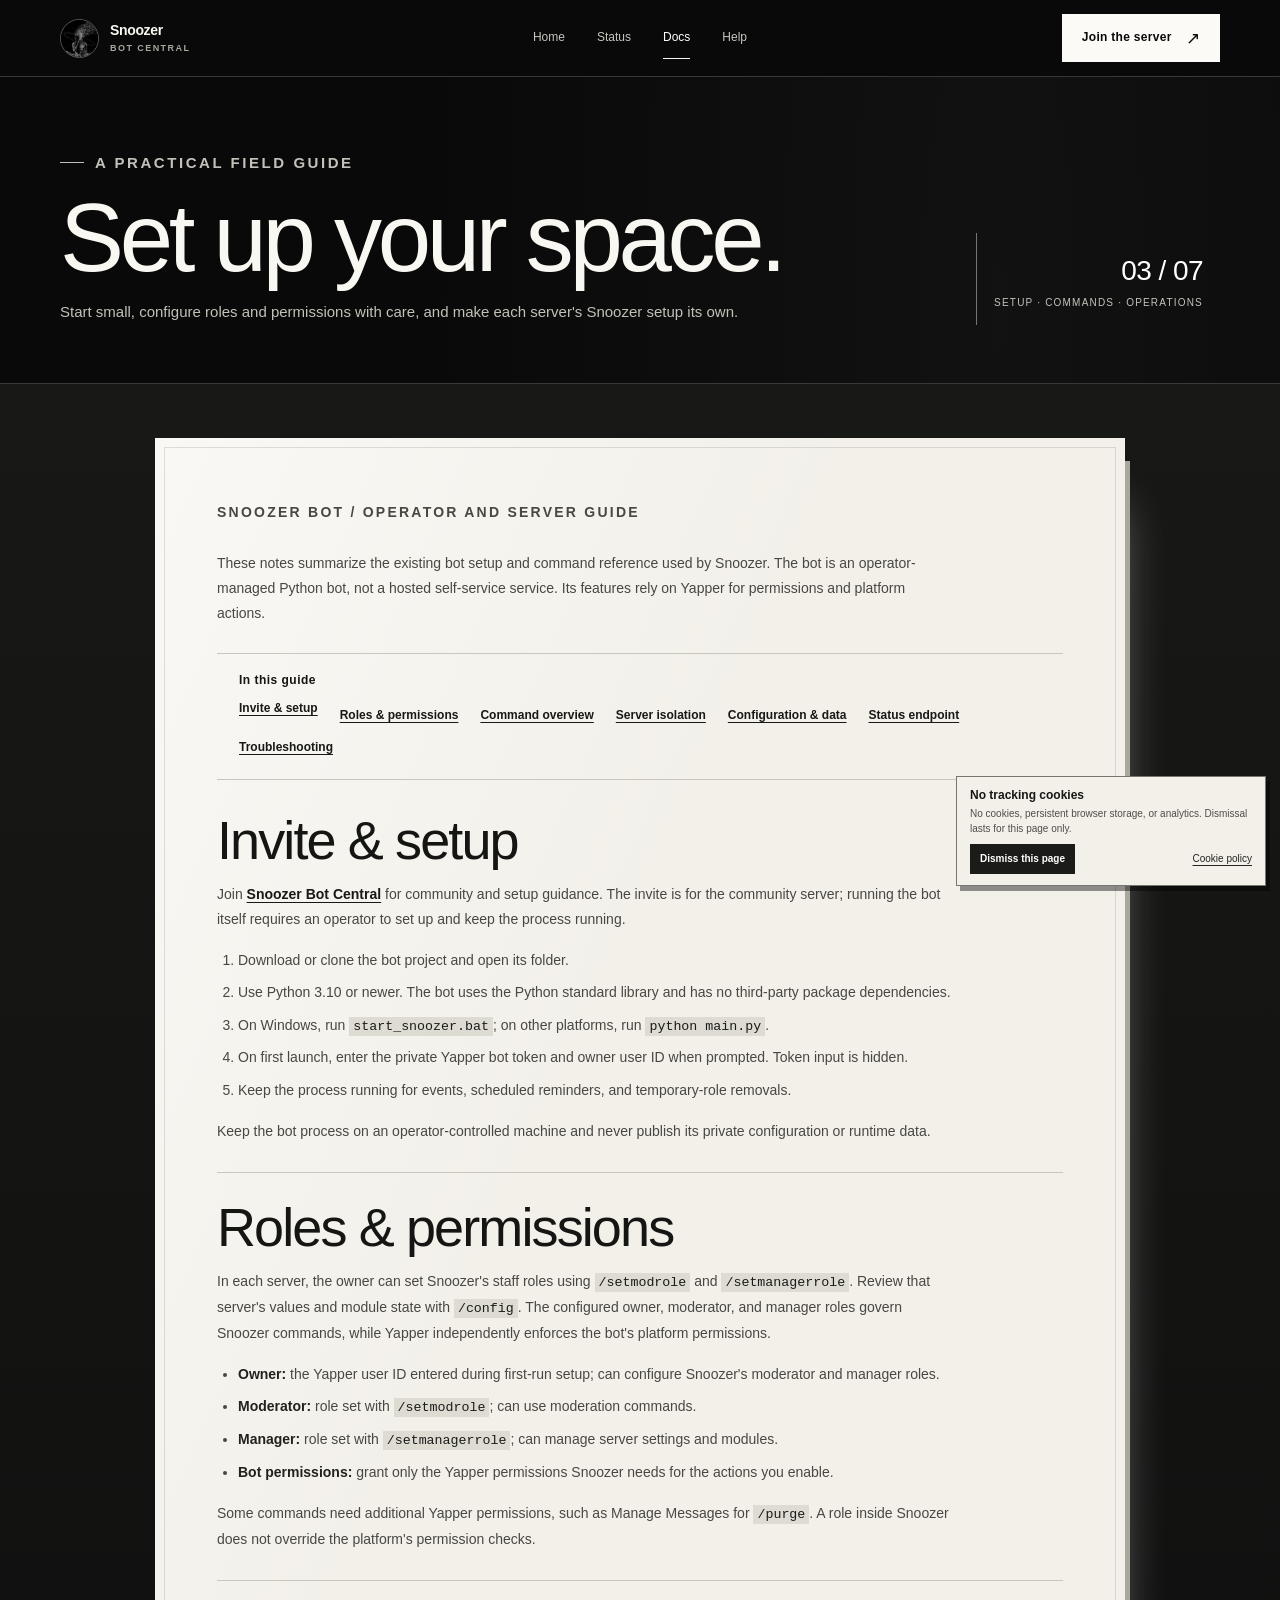
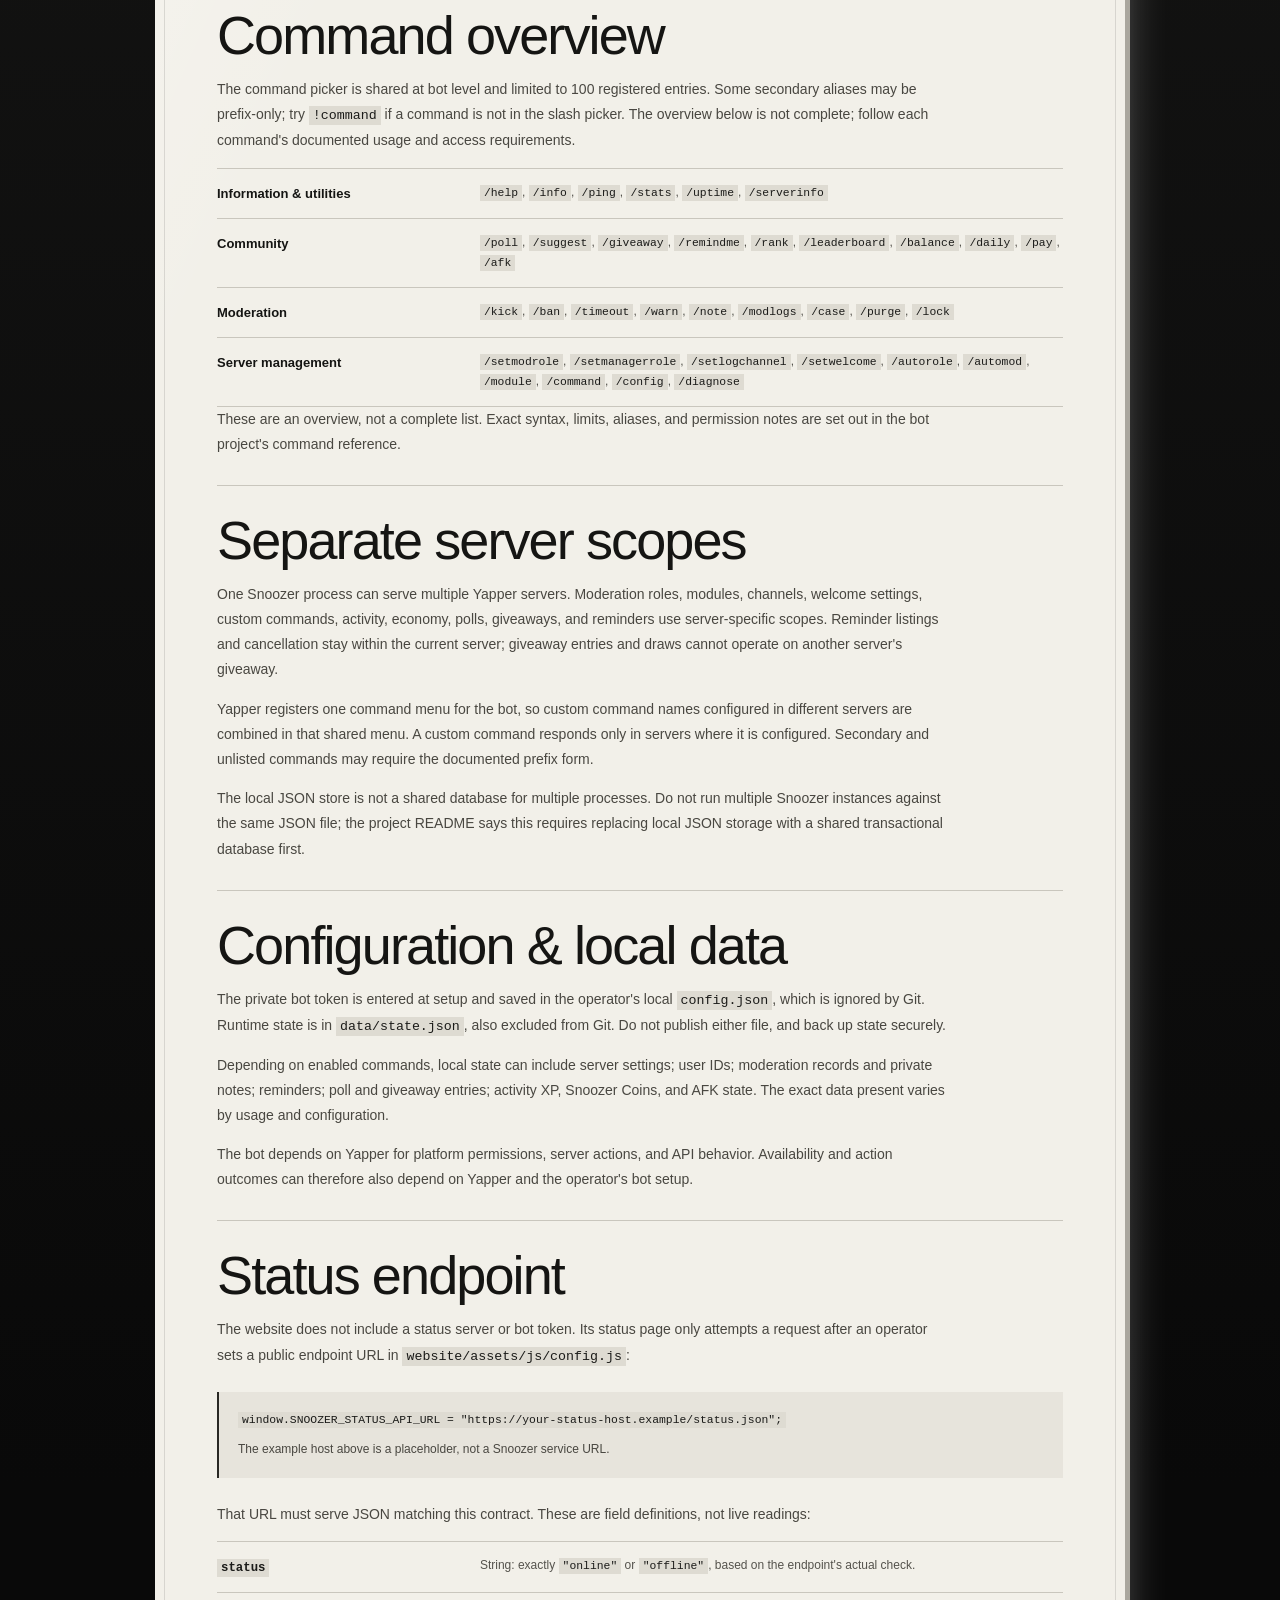
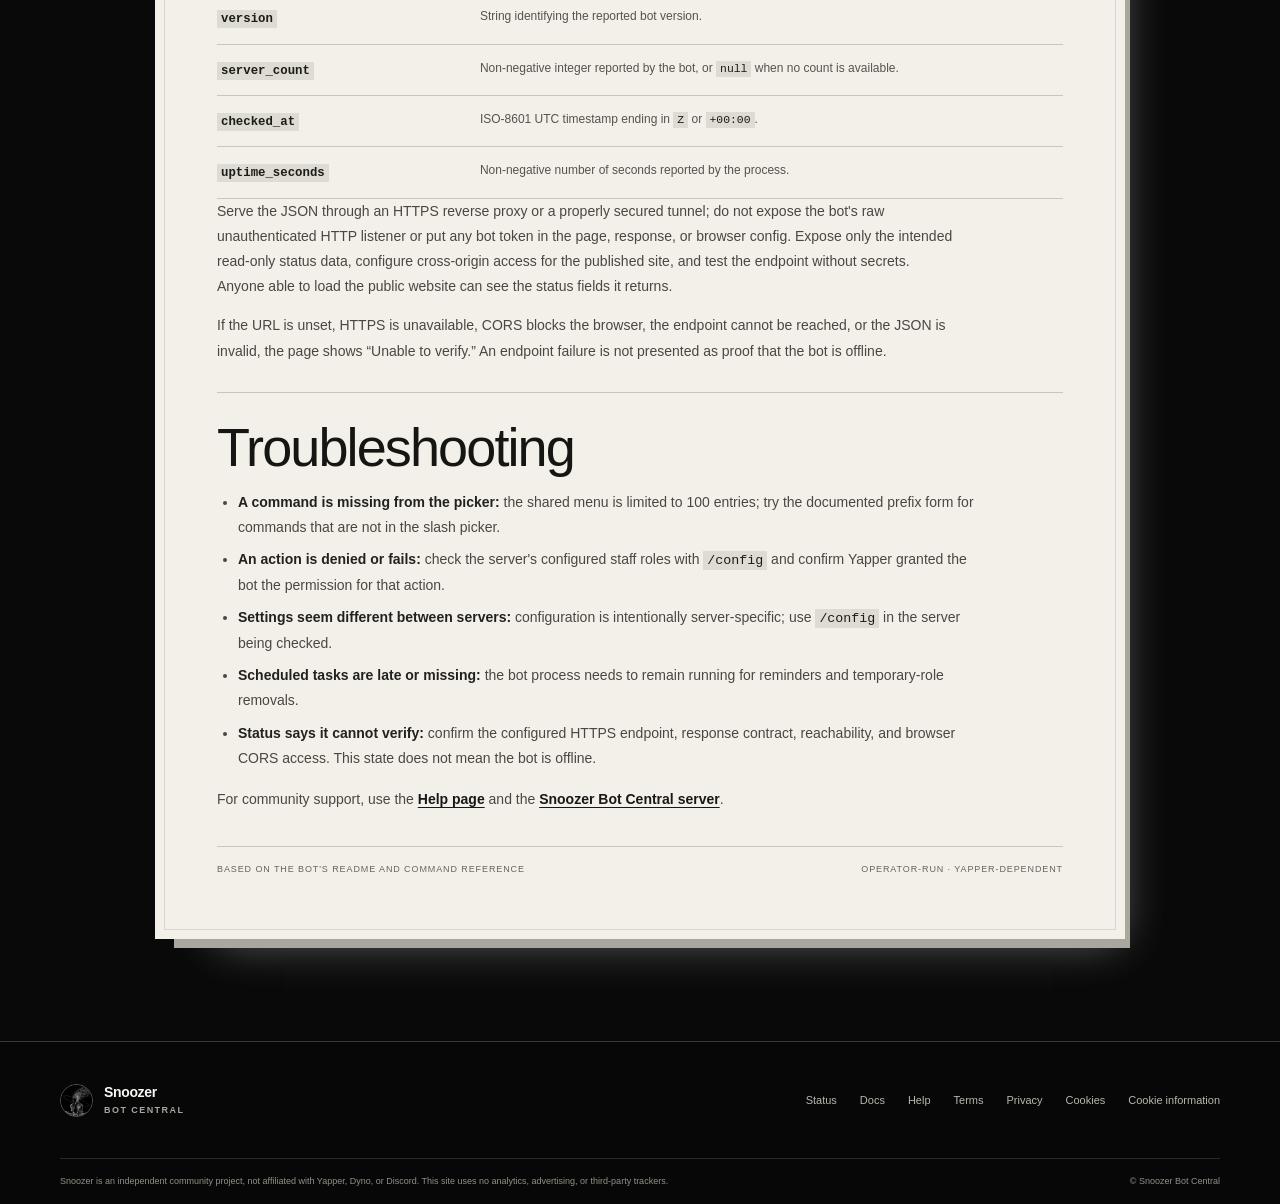
==== docs.html @ 12ff3db3 "Publish expanded Snoozer Bot Central site Co-authored-by: Copilot <223556219+Copilot@users.noreply.g" ====
<!doctype html>
<html lang="en">
<head>
  <meta charset="utf-8">
  <meta name="viewport" content="width=device-width, initial-scale=1">
  <meta name="theme-color" content="#090909">
  <meta name="description" content="Read the Snoozer Bot Central setup guide, command overview, permissions, and status endpoint notes.">
  <meta property="og:type" content="website">
  <meta property="og:title" content="Docs — Snoozer Bot Central">
  <meta property="og:description" content="Practical setup and operation notes for Snoozer Bot.">
  <meta property="og:url" content="https://truwty.github.io/Snoozer-Bot-Central/docs.html">
  <meta property="og:image" content="https://truwty.github.io/Snoozer-Bot-Central/assets/images/snoozer-banner.png">
  <link rel="canonical" href="https://truwty.github.io/Snoozer-Bot-Central/docs.html">
  <title>Docs — Snoozer Bot Central</title>
  <link rel="icon" type="image/png" href="assets/images/snoozer-central-avatar.png">
  <link rel="stylesheet" href="assets/css/site.css">
  <script src="assets/js/site.js" defer></script>
</head>
<body>
  <a class="skip-link" href="#main">Skip to content</a>
  <header class="site-header">
    <div class="wrap header-inner">
      <a class="wordmark" href="index.html" aria-label="Snoozer Bot Central home"><img src="assets/images/snoozer-central-avatar.png" alt=""><span>Snoozer<small>Bot Central</small></span></a>
      <nav class="primary-nav" aria-label="Main navigation"><a href="index.html">Home</a><a href="status.html">Status</a><a href="docs.html" aria-current="page">Docs</a><a href="help.html">Help</a></nav>
      <div class="header-action"><a class="button" href="https://yapper.website/invite/h4mQ4fJ6">Join the server <span class="arrow" aria-hidden="true">↗</span></a></div>
    </div>
  </header>
  <main id="main">
    <section class="page-intro">
      <div class="wrap page-intro-grid">
        <div><p class="eyebrow">A practical field guide</p><h1>Set up your space.</h1><p>Start small, configure roles and permissions with care, and make each server's Snoozer setup its own.</p></div>
        <div class="page-index"><strong>03 / 07</strong>Setup · Commands · Operations</div>
      </div>
    </section>
    <section class="paper-stage">
      <article class="paper-sheet">
        <p class="paper-kicker">Snoozer Bot / Operator and server guide</p>
        <p>These notes summarize the existing bot setup and command reference used by Snoozer. The bot is an operator-managed Python bot, not a hosted self-service service. Its features rely on Yapper for permissions and platform actions.</p>
        <nav class="contents-box" aria-label="On this page">
          <h3>In this guide</h3>
          <ul><li><a href="#invite">Invite &amp; setup</a></li><li><a href="#roles">Roles &amp; permissions</a></li><li><a href="#commands">Command overview</a></li><li><a href="#isolation">Server isolation</a></li><li><a href="#configuration">Configuration &amp; data</a></li><li><a href="#status-endpoint">Status endpoint</a></li><li><a href="#troubleshooting">Troubleshooting</a></li></ul>
        </nav>

        <section id="invite">
          <h2>Invite &amp; setup</h2>
          <p>Join <a href="https://yapper.website/invite/h4mQ4fJ6">Snoozer Bot Central</a> for community and setup guidance. The invite is for the community server; running the bot itself requires an operator to set up and keep the process running.</p>
          <ol>
            <li>Download or clone the bot project and open its folder.</li>
            <li>Use Python 3.10 or newer. The bot uses the Python standard library and has no third-party package dependencies.</li>
            <li>On Windows, run <code>start_snoozer.bat</code>; on other platforms, run <code>python main.py</code>.</li>
            <li>On first launch, enter the private Yapper bot token and owner user ID when prompted. Token input is hidden.</li>
            <li>Keep the process running for events, scheduled reminders, and temporary-role removals.</li>
          </ol>
          <p>Keep the bot process on an operator-controlled machine and never publish its private configuration or runtime data.</p>
        </section>

        <hr class="paper-rule">
        <section id="roles">
          <h2>Roles &amp; permissions</h2>
          <p>In each server, the owner can set Snoozer's staff roles using <code>/setmodrole</code> and <code>/setmanagerrole</code>. Review that server's values and module state with <code>/config</code>. The configured owner, moderator, and manager roles govern Snoozer commands, while Yapper independently enforces the bot's platform permissions.</p>
          <ul>
            <li><strong>Owner:</strong> the Yapper user ID entered during first-run setup; can configure Snoozer's moderator and manager roles.</li>
            <li><strong>Moderator:</strong> role set with <code>/setmodrole</code>; can use moderation commands.</li>
            <li><strong>Manager:</strong> role set with <code>/setmanagerrole</code>; can manage server settings and modules.</li>
            <li><strong>Bot permissions:</strong> grant only the Yapper permissions Snoozer needs for the actions you enable.</li>
          </ul>
          <p>Some commands need additional Yapper permissions, such as Manage Messages for <code>/purge</code>. A role inside Snoozer does not override the platform's permission checks.</p>
        </section>

        <hr class="paper-rule">
        <section id="commands">
          <h2>Command overview</h2>
          <p>The command picker is shared at bot level and limited to 100 registered entries. Some secondary aliases may be prefix-only; try <code>!command</code> if a command is not in the slash picker. The overview below is not complete; follow each command's documented usage and access requirements.</p>
          <dl class="command-list">
            <div class="command-item"><dt>Information &amp; utilities</dt><dd><code>/help</code>, <code>/info</code>, <code>/ping</code>, <code>/stats</code>, <code>/uptime</code>, <code>/serverinfo</code></dd></div>
            <div class="command-item"><dt>Community</dt><dd><code>/poll</code>, <code>/suggest</code>, <code>/giveaway</code>, <code>/remindme</code>, <code>/rank</code>, <code>/leaderboard</code>, <code>/balance</code>, <code>/daily</code>, <code>/pay</code>, <code>/afk</code></dd></div>
            <div class="command-item"><dt>Moderation</dt><dd><code>/kick</code>, <code>/ban</code>, <code>/timeout</code>, <code>/warn</code>, <code>/note</code>, <code>/modlogs</code>, <code>/case</code>, <code>/purge</code>, <code>/lock</code></dd></div>
            <div class="command-item"><dt>Server management</dt><dd><code>/setmodrole</code>, <code>/setmanagerrole</code>, <code>/setlogchannel</code>, <code>/setwelcome</code>, <code>/autorole</code>, <code>/automod</code>, <code>/module</code>, <code>/command</code>, <code>/config</code>, <code>/diagnose</code></dd></div>
          </dl>
          <p>These are an overview, not a complete list. Exact syntax, limits, aliases, and permission notes are set out in the bot project's command reference.</p>
        </section>

        <hr class="paper-rule">
        <section id="isolation">
          <h2>Separate server scopes</h2>
          <p>One Snoozer process can serve multiple Yapper servers. Moderation roles, modules, channels, welcome settings, custom commands, activity, economy, polls, giveaways, and reminders use server-specific scopes. Reminder listings and cancellation stay within the current server; giveaway entries and draws cannot operate on another server's giveaway.</p>
          <p>Yapper registers one command menu for the bot, so custom command names configured in different servers are combined in that shared menu. A custom command responds only in servers where it is configured. Secondary and unlisted commands may require the documented prefix form.</p>
          <p>The local JSON store is not a shared database for multiple processes. Do not run multiple Snoozer instances against the same JSON file; the project README says this requires replacing local JSON storage with a shared transactional database first.</p>
        </section>

        <hr class="paper-rule">
        <section id="configuration">
          <h2>Configuration &amp; local data</h2>
          <p>The private bot token is entered at setup and saved in the operator's local <code>config.json</code>, which is ignored by Git. Runtime state is in <code>data/state.json</code>, also excluded from Git. Do not publish either file, and back up state securely.</p>
          <p>Depending on enabled commands, local state can include server settings; user IDs; moderation records and private notes; reminders; poll and giveaway entries; activity XP, Snoozer Coins, and AFK state. The exact data present varies by usage and configuration.</p>
          <p>The bot depends on Yapper for platform permissions, server actions, and API behavior. Availability and action outcomes can therefore also depend on Yapper and the operator's bot setup.</p>
        </section>

        <hr class="paper-rule">
        <section id="status-endpoint">
          <h2>Status endpoint</h2>
          <p>The website does not include a status server or bot token. Its status page only attempts a request after an operator sets a public endpoint URL in <code>website/assets/js/config.js</code>:</p>
          <div class="callout"><p><code>window.SNOOZER_STATUS_API_URL = "https://your-status-host.example/status.json";</code></p><p>The example host above is a placeholder, not a Snoozer service URL.</p></div>
          <p>That URL must serve JSON matching this contract. These are field definitions, not live readings:</p>
          <dl class="command-list">
            <div class="command-item"><dt><code>status</code></dt><dd>String: exactly <code>"online"</code> or <code>"offline"</code>, based on the endpoint's actual check.</dd></div>
            <div class="command-item"><dt><code>version</code></dt><dd>String identifying the reported bot version.</dd></div>
            <div class="command-item"><dt><code>server_count</code></dt><dd>Non-negative integer reported by the bot, or <code>null</code> when no count is available.</dd></div>
            <div class="command-item"><dt><code>checked_at</code></dt><dd>ISO-8601 UTC timestamp ending in <code>Z</code> or <code>+00:00</code>.</dd></div>
            <div class="command-item"><dt><code>uptime_seconds</code></dt><dd>Non-negative number of seconds reported by the process.</dd></div>
          </dl>
          <p>Serve the JSON through an HTTPS reverse proxy or a properly secured tunnel; do not expose the bot's raw unauthenticated HTTP listener or put any bot token in the page, response, or browser config. Expose only the intended read-only status data, configure cross-origin access for the published site, and test the endpoint without secrets. Anyone able to load the public website can see the status fields it returns.</p>
          <p>If the URL is unset, HTTPS is unavailable, CORS blocks the browser, the endpoint cannot be reached, or the JSON is invalid, the page shows “Unable to verify.” An endpoint failure is not presented as proof that the bot is offline.</p>
        </section>

        <hr class="paper-rule">
        <section id="troubleshooting">
          <h2>Troubleshooting</h2>
          <ul>
            <li><strong>A command is missing from the picker:</strong> the shared menu is limited to 100 entries; try the documented prefix form for commands that are not in the slash picker.</li>
            <li><strong>An action is denied or fails:</strong> check the server's configured staff roles with <code>/config</code> and confirm Yapper granted the bot the permission for that action.</li>
            <li><strong>Settings seem different between servers:</strong> configuration is intentionally server-specific; use <code>/config</code> in the server being checked.</li>
            <li><strong>Scheduled tasks are late or missing:</strong> the bot process needs to remain running for reminders and temporary-role removals.</li>
            <li><strong>Status says it cannot verify:</strong> confirm the configured HTTPS endpoint, response contract, reachability, and browser CORS access. This state does not mean the bot is offline.</li>
          </ul>
          <p>For community support, use the <a href="help.html">Help page</a> and the <a href="https://yapper.website/invite/h4mQ4fJ6">Snoozer Bot Central server</a>.</p>
        </section>
        <div class="paper-meta"><span>Based on the bot's README and command reference</span><span>Operator-run · Yapper-dependent</span></div>
      </article>
    </section>
  </main>
  <footer class="site-footer">
    <div class="wrap footer-main"><a class="wordmark" href="index.html" aria-label="Snoozer Bot Central home"><img src="assets/images/snoozer-central-avatar.png" alt=""><span>Snoozer<small>Bot Central</small></span></a><nav class="footer-links" aria-label="Footer navigation"><a href="status.html">Status</a><a href="docs.html">Docs</a><a href="help.html">Help</a><a href="terms.html">Terms</a><a href="privacy.html">Privacy</a><a href="cookies.html">Cookies</a><button type="button" data-open-cookie-info>Cookie information</button></nav></div>
    <div class="wrap footer-bottom"><p>Snoozer is an independent community project, not affiliated with Yapper, Dyno, or Discord. This site uses no analytics, advertising, or third-party trackers.</p><span>© Snoozer Bot Central</span></div>
  </footer>
  <aside class="cookie-notice" data-cookie-notice aria-labelledby="cookie-notice-title"><h2 id="cookie-notice-title">No tracking cookies</h2><p>No cookies, persistent browser storage, or analytics. Dismissal lasts for this page only.</p><div class="cookie-notice-actions"><button type="button" data-dismiss-notice>Dismiss this page</button><a href="cookies.html">Cookie policy</a></div></aside>
  <dialog class="cookie-dialog" data-cookie-dialog aria-labelledby="cookie-dialog-title"><h2 id="cookie-dialog-title">Cookie information</h2><p>This site does not set cookies or use localStorage, sessionStorage, analytics, advertising, or third-party trackers. There are no optional tracking cookies to accept or reject.</p><button type="button" data-close-cookie-info>Close</button></dialog>
</body>
</html>
---- assets/css/site.css ----
:root {
  color-scheme: dark;
  --ink: #090909;
  --ink-soft: #151515;
  --paper: #f2f0e9;
  --paper-light: #fbfaf6;
  --paper-muted: #dedbd2;
  --line-dark: #383835;
  --line-paper: #c9c6bd;
  --text: #f8f7f2;
  --text-muted: #bbb9b1;
  --paper-ink: #151513;
  --paper-muted-ink: #5c5a54;
  --accent: #d2d0c8;
  --display: Impact, Haettenschweiler, "Arial Narrow Bold", sans-serif;
  --body: "Segoe UI", "Helvetica Neue", Helvetica, Arial, sans-serif;
  --measure: 1160px;
  font-family: var(--body);
  background: var(--ink);
  color: var(--text);
  font-synthesis: none;
  text-rendering: optimizeLegibility;
  -webkit-font-smoothing: antialiased;
}

* { box-sizing: border-box; }
html { scroll-behavior: smooth; scroll-padding-top: 100px; }
body {
  margin: 0;
  background:
    radial-gradient(ellipse at 78% 7%, rgba(255,255,255,.035), transparent 37rem),
    var(--ink);
  color: var(--text);
  font-size: 16px;
  line-height: 1.65;
}
img { display: block; max-width: 100%; }
a { color: inherit; }
button { font: inherit; }
a:focus-visible, button:focus-visible, summary:focus-visible {
  outline: 2px solid currentColor;
  outline-offset: 4px;
}
.skip-link {
  position: fixed;
  z-index: 30;
  top: 12px;
  left: 12px;
  padding: 10px 14px;
  transform: translateY(-160%);
  background: var(--paper-light);
  color: var(--ink);
  font-weight: 700;
}
.skip-link:focus { transform: translateY(0); }
.wrap { width: min(var(--measure), calc(100% - 64px)); margin-inline: auto; }

.site-header {
  position: sticky;
  z-index: 15;
  top: 0;
  border-bottom: 1px solid var(--line-dark);
  background: #090909;
}
.header-inner {
  min-height: 76px;
  display: grid;
  grid-template-columns: 1fr auto 1fr;
  align-items: center;
  gap: 24px;
}
.wordmark {
  display: inline-flex;
  align-items: center;
  width: fit-content;
  gap: 11px;
  color: var(--text);
  font-size: 14px;
  font-weight: 750;
  letter-spacing: -.025em;
  line-height: 1.2;
  text-decoration: none;
}
.wordmark img {
  width: 39px;
  aspect-ratio: 1;
  border: 1px solid #585854;
  border-radius: 50%;
  object-fit: cover;
}
.wordmark small {
  display: block;
  margin-top: 4px;
  color: #a7a59d;
  font-size: 9px;
  font-weight: 550;
  letter-spacing: .16em;
  text-transform: uppercase;
}
.primary-nav { display: flex; align-items: center; gap: clamp(17px, 2.5vw, 33px); }
.primary-nav a {
  min-height: 42px;
  display: inline-flex;
  align-items: center;
  border-bottom: 1px solid transparent;
  color: #c7c5bd;
  font-size: 12px;
  text-decoration: none;
  transition: color .18s ease, border-color .18s ease;
}
.primary-nav a:hover, .primary-nav a[aria-current="page"] {
  border-bottom-color: #f8f7f2;
  color: #fff;
}
.header-action { justify-self: end; }
.button {
  min-height: 48px;
  display: inline-flex;
  align-items: center;
  justify-content: center;
  gap: 14px;
  padding: 0 19px;
  border: 1px solid var(--paper-light);
  background: var(--paper-light);
  color: var(--ink);
  font-size: 12px;
  font-weight: 750;
  letter-spacing: .025em;
  line-height: 1.3;
  text-decoration: none;
  transition: color .18s ease, background .18s ease, transform .18s ease;
}
.button:hover { transform: translateY(-2px); background: transparent; color: var(--paper-light); }
.button .arrow { font-size: 17px; line-height: 1; }
.button-quiet { background: transparent; color: var(--paper-light); }
.button-quiet:hover { background: var(--paper-light); color: var(--ink); }
.text-link { text-underline-offset: 4px; text-decoration-thickness: 1px; }
.text-link:hover { text-decoration-thickness: 2px; }

.eyebrow, .section-kicker, .micro-label {
  display: flex;
  align-items: center;
  gap: 11px;
  margin: 0;
  color: #aaa8a0;
  font-size: 10px;
  font-weight: 650;
  letter-spacing: .17em;
  line-height: 1.45;
  text-transform: uppercase;
}
.eyebrow::before {
  width: 24px;
  height: 1px;
  flex: 0 0 auto;
  content: "";
  background: currentColor;
}
h1, h2, h3, p { margin-top: 0; }
h1, h2, h3 { text-wrap: balance; }
h1, h2, .display-face { font-family: var(--display); font-weight: 400; }
h1 { letter-spacing: -.045em; line-height: .91; }
h2 { letter-spacing: -.035em; line-height: .98; }
.muted { color: var(--text-muted); }
.hairline { border: 0; border-top: 1px solid var(--line-dark); }

/* Home */
.hero {
  min-height: 650px;
  display: grid;
  grid-template-columns: minmax(0, 1fr) minmax(390px, .98fr);
  align-items: center;
  gap: clamp(42px, 7vw, 92px);
  padding-block: 76px 88px;
}
.hero h1 {
  max-width: 690px;
  margin: 26px 0 23px;
  font-size: clamp(72px, 8vw, 108px);
}
.hero h1 span { color: #96958f; }
.hero-copy { max-width: 480px; margin-bottom: 29px; color: #cbc9c1; font-size: 16px; line-height: 1.75; }
.hero-actions { display: flex; flex-wrap: wrap; gap: 12px; }
.hero-note { margin: 22px 0 0; color: #8e8c85; font-size: 11px; }
.hero-note strong { color: #d0cec6; font-weight: 650; }
.hero-art {
  position: relative;
  isolation: isolate;
  margin: 0;
  padding: 15px;
  border: 1px solid #41413d;
  background: linear-gradient(132deg, #1c1c1a, #0e0e0d 63%);
  box-shadow: 20px 24px 0 -13px #343431, 42px 45px 50px -40px #b3b0a6;
  transform: perspective(1300px) rotateY(-3deg) rotateX(1deg);
}
.hero-art::before, .hero-art::after {
  position: absolute;
  z-index: -1;
  width: 92px;
  height: 92px;
  content: "";
  border-color: #77766f;
  border-style: solid;
  opacity: .65;
}
.hero-art::before { top: -7px; right: -7px; border-width: 1px 1px 0 0; }
.hero-art::after { bottom: -7px; left: -7px; border-width: 0 0 1px 1px; }
.banner-frame { position: relative; overflow: hidden; aspect-ratio: 16 / 9; background: #222; }
.banner-frame img { width: 100%; height: 100%; object-fit: cover; }
.art-index {
  position: absolute;
  right: 16px;
  bottom: 16px;
  padding: 6px 9px;
  background: rgba(8,8,8,.9);
  color: #fff;
  font-size: 9px;
  letter-spacing: .14em;
  text-transform: uppercase;
}
.art-caption { display: flex; justify-content: space-between; gap: 14px; padding-top: 13px; color: #b4b2aa; font-size: 9px; letter-spacing: .12em; text-transform: uppercase; }
.art-caption span:last-child { color: #85837d; }
.hero-side-note {
  position: absolute;
  top: 45%;
  right: -36px;
  color: #929088;
  font-size: 9px;
  letter-spacing: .19em;
  text-transform: uppercase;
  writing-mode: vertical-rl;
}
.hero-bottomline { grid-column: 1 / -1; display: flex; justify-content: space-between; gap: 16px; margin-top: 27px; padding-top: 14px; border-top: 1px solid var(--line-dark); color: #88867f; font-size: 9px; letter-spacing: .1em; text-transform: uppercase; }
.hero-bottomline span:last-child { color: #d0cec6; text-align: right; }
.manifesto { padding-block: 26px; border-block: 1px solid var(--line-dark); background: #111; }
.manifesto-inner { display: flex; align-items: center; justify-content: space-between; gap: 26px; }
.manifesto p { max-width: 850px; margin: 0; font-family: var(--display); font-size: clamp(20px, 2.8vw, 31px); letter-spacing: -.015em; line-height: 1.15; }
.manifesto p span { color: #8d8b84; }
.manifesto-mark { flex: 0 0 auto; color: #a19f97; font-size: 9px; letter-spacing: .15em; text-transform: uppercase; }
.section { padding-block: 104px; }
.section-heading { display: grid; grid-template-columns: 1fr minmax(250px, .5fr); align-items: end; gap: 44px; margin-bottom: 48px; }
.section-heading .section-kicker { margin-bottom: 18px; }
.section-heading h2, .community-copy h2 { max-width: 780px; margin: 0; font-size: clamp(48px, 6vw, 78px); }
.section-heading > p { max-width: 420px; margin: 0 0 5px; color: #b5b3ab; font-size: 14px; line-height: 1.8; }
.feature-layout { display: grid; grid-template-columns: 1.08fr .92fr; border-block: 1px solid var(--line-dark); }
.feature-lead { min-height: 338px; display: flex; flex-direction: column; justify-content: space-between; padding: 31px 42px 33px 0; border-right: 1px solid var(--line-dark); }
.feature-number { color: #aaa8a0; font-size: 10px; letter-spacing: .15em; }
.feature-lead h3 { max-width: 510px; margin: 34px 0 12px; font-family: var(--display); font-size: clamp(34px, 4.2vw, 52px); font-weight: 400; letter-spacing: -.025em; line-height: .98; }
.feature-lead p, .feature-item p { max-width: 455px; margin-bottom: 0; color: #aaa8a0; font-size: 13px; line-height: 1.75; }
.feature-list { display: grid; grid-template-columns: 1fr 1fr; }
.feature-item { min-height: 169px; padding: 24px 25px; border-bottom: 1px solid var(--line-dark); }
.feature-item:nth-child(odd) { border-right: 1px solid var(--line-dark); }
.feature-item:nth-last-child(-n+2) { border-bottom: 0; }
.feature-item h3 { margin: 14px 0 7px; font-size: 14px; letter-spacing: -.02em; }
.feature-item p { font-size: 12px; }
.feature-tag { color: #96948c; font-size: 9px; letter-spacing: .14em; text-transform: uppercase; }
.feature-endnote { display: flex; justify-content: space-between; gap: 16px; margin-top: 16px; color: #929088; font-size: 9px; letter-spacing: .1em; text-transform: uppercase; }
.start-section { background: var(--paper); color: var(--paper-ink); }
.start-section .section-kicker { color: #65635d; }
.start-section .section-heading > p { color: #55534d; }
.steps { display: grid; grid-template-columns: repeat(3, 1fr); border-block: 1px solid var(--line-paper); }
.step { min-height: 232px; display: flex; flex-direction: column; justify-content: space-between; padding: 22px 28px 26px; border-right: 1px solid var(--line-paper); }
.step:first-child { padding-left: 0; }
.step:last-child { border-right: 0; }
.step-index { display: flex; align-items: center; justify-content: space-between; color: #66645d; font-size: 9px; letter-spacing: .13em; text-transform: uppercase; }
.step-index b { color: #aaa8a0; font-family: var(--display); font-size: 35px; font-weight: 400; }
.step h3 { margin: 26px 0 8px; font-family: var(--display); font-size: clamp(24px, 2.8vw, 34px); font-weight: 400; letter-spacing: -.02em; line-height: 1; }
.step p { max-width: 300px; margin: 0; color: #5d5b54; font-size: 12px; line-height: 1.75; }
.start-footnote { display: flex; justify-content: space-between; gap: 18px; margin-top: 17px; color: #66645d; font-size: 10px; }
.community { display: grid; grid-template-columns: minmax(0, 1fr) minmax(250px, .65fr); align-items: center; gap: 70px; padding-block: 102px; }
.community-copy h2 { max-width: 670px; }
.community-copy > p { max-width: 495px; margin: 18px 0 26px; color: #b3b1a9; font-size: 14px; line-height: 1.8; }
.community-seal { position: relative; justify-self: end; width: min(290px, 100%); aspect-ratio: 1; display: grid; place-items: center; border: 1px solid #464640; border-radius: 50%; box-shadow: 18px 22px 40px -35px #eee; }
.community-seal::before, .community-seal::after { position: absolute; content: ""; border: 1px solid #30302d; border-radius: inherit; }
.community-seal::before { inset: 13px; }
.community-seal::after { inset: 26px; }
.community-seal img { width: 46%; border-radius: 50%; box-shadow: 0 0 0 8px var(--ink), 0 0 0 9px #484844; }
.seal-label { position: absolute; top: 14%; color: #a09e96; font-size: 9px; letter-spacing: .18em; text-transform: uppercase; }
.community .section-kicker { margin-bottom: 21px; }
.invite-meta { display: flex; align-items: center; gap: 9px; margin-top: 16px; color: #929088; font-size: 10px; }
.invite-meta::before { width: 5px; height: 5px; border-radius: 50%; content: ""; background: #d2d0c8; }

/* Shared interior masthead and paper content */
.page-intro { padding-block: 72px 58px; border-bottom: 1px solid var(--line-dark); }
.page-intro-grid { display: grid; grid-template-columns: minmax(0, 1fr) minmax(230px, .43fr); align-items: end; gap: 48px; }
.page-intro h1 { max-width: 900px; margin: 18px 0 17px; font-size: clamp(58px, 8vw, 96px); }
.page-intro p { max-width: 690px; margin-bottom: 0; color: #c3c1b9; font-size: 15px; line-height: 1.8; }
.page-index { justify-self: end; padding: 14px 17px; border-left: 1px solid #77756e; color: #c4c2ba; font-size: 10px; letter-spacing: .12em; line-height: 1.7; text-align: right; text-transform: uppercase; }
.page-index strong { display: block; color: #fff; font-family: var(--display); font-size: 28px; font-weight: 400; letter-spacing: -.02em; }
.paper-stage { padding-block: 54px 102px; background: linear-gradient(180deg, #181817, var(--ink) 70%); }
.paper-sheet {
  position: relative;
  width: min(100%, 970px);
  margin-inline: auto;
  padding: clamp(28px, 5vw, 62px);
  background:
    linear-gradient(114deg, rgba(255,255,255,.55), transparent 27%),
    var(--paper);
  color: var(--paper-ink);
  box-shadow: 12px 16px 0 -7px #aaa79e, 28px 36px 44px -34px rgba(255,255,255,.4);
}
.paper-sheet::before { position: absolute; inset: 9px; border: 1px solid rgba(20,20,18,.12); content: ""; pointer-events: none; }
.paper-sheet > * { position: relative; }
.paper-kicker { margin: 0 0 25px; color: #65635d; font-size: 9px; font-weight: 700; letter-spacing: .16em; text-transform: uppercase; }
.paper-sheet h2 { margin: 0 0 15px; font-size: clamp(36px, 5vw, 54px); }
.paper-sheet h3 { margin: 31px 0 8px; font-family: var(--display); font-size: 27px; font-weight: 400; letter-spacing: -.02em; line-height: 1.05; }
.paper-sheet p, .paper-sheet li { max-width: 740px; color: #494741; font-size: 14px; line-height: 1.8; }
.paper-sheet p:last-child { margin-bottom: 0; }
.paper-sheet strong { color: #22211e; }
.paper-sheet a { color: #181816; font-weight: 650; text-underline-offset: 3px; }
.paper-sheet ul, .paper-sheet ol { padding-left: 21px; }
.paper-sheet li + li { margin-top: 7px; }
.paper-rule { margin: 28px 0; border: 0; border-top: 1px solid var(--line-paper); }
.paper-meta { display: flex; flex-wrap: wrap; justify-content: space-between; gap: 14px; margin-top: 34px; padding-top: 15px; border-top: 1px solid var(--line-paper); color: #66645d; font-size: 9px; letter-spacing: .1em; text-transform: uppercase; }
.legal-draft {
  margin: 0 0 28px;
  padding: 13px 15px;
  border-left: 3px solid #55534d;
  background: #e4e1d8;
  color: #393832 !important;
  font-size: 12px !important;
}
.contents-box { margin-block: 27px 34px; padding: 20px 22px; border-block: 1px solid var(--line-paper); }
.contents-box h3 { margin: 0 0 11px; font-family: var(--body); font-size: 12px; font-weight: 750; letter-spacing: .04em; }
.contents-box ul { display: flex; flex-wrap: wrap; gap: 4px 22px; margin: 0; padding: 0; list-style: none; }
.contents-box li { font-size: 12px; }
.contents-box a { font-weight: 550; }
.command-list { margin: 14px 0 0; border-top: 1px solid var(--line-paper); }
.command-item { display: grid; grid-template-columns: minmax(150px, .42fr) 1fr; gap: 18px; padding: 14px 0; border-bottom: 1px solid var(--line-paper); }
.command-item dt { font-weight: 750; font-size: 13px; }
.command-item dd { margin: 0; color: #55534d; font-size: 12px; line-height: 1.65; }
.command-item code, .paper-sheet code { padding: 2px 4px; background: #dedbd2; color: #1b1b19; font-family: Consolas, "Courier New", monospace; font-size: .95em; overflow-wrap: anywhere; }
.callout { margin-block: 24px; padding: 17px 19px; border-left: 2px solid #292824; background: #e7e4dc; }
.callout p { margin: 0; font-size: 12px; }
.callout p + p { margin-top: 8px; }

/* Status */
.status-section { padding-block: 52px 91px; }
.status-banner {
  display: flex;
  align-items: flex-start;
  justify-content: space-between;
  gap: 28px;
  padding: 20px 0;
  border-block: 1px solid var(--line-dark);
}
.status-banner p { max-width: 710px; margin: 0; color: #bab8b0; font-size: 13px; }
.status-indicator { display: inline-flex; align-items: center; gap: 9px; color: #d0cec6; font-size: 10px; letter-spacing: .1em; text-transform: uppercase; }
.status-indicator::before { width: 8px; height: 8px; border: 1px solid currentColor; border-radius: 50%; content: ""; }
.status-indicator[data-state="online"]::before { background: #efeee8; }
.status-indicator[data-state="offline"]::before { background: #77756f; }
.status-record { margin-top: 23px; border-top: 1px solid var(--line-dark); }
.status-row { display: grid; grid-template-columns: minmax(150px, .5fr) 1fr; gap: 25px; align-items: baseline; padding: 17px 0; border-bottom: 1px solid var(--line-dark); }
.status-row dt { color: #a7a59d; font-size: 10px; letter-spacing: .14em; text-transform: uppercase; }
.status-row dd { margin: 0; font-family: var(--display); font-size: clamp(22px, 3vw, 34px); letter-spacing: .01em; overflow-wrap: anywhere; }
.status-row dd small { color: #b6b4ac; font-family: var(--body); font-size: 12px; letter-spacing: 0; }
.status-source { margin-top: 24px; color: #aaa8a0; font-size: 12px; }
.status-source p { margin-bottom: 8px; }
.status-refresh { min-height: 42px; margin-top: 13px; padding: 0 14px; border: 1px solid #9b9991; background: transparent; color: #f5f4ef; cursor: pointer; font-size: 11px; }
.status-refresh:hover { background: #f5f4ef; color: var(--ink); }
.status-refresh:disabled { opacity: .6; cursor: progress; }
.status-howto { margin-top: 32px; padding: 20px 22px; border-left: 2px solid #8f8d85; background: #121211; }
.status-howto h2 { margin: 0 0 8px; font-family: var(--body); font-size: 13px; font-weight: 750; letter-spacing: .01em; }
.status-howto p { max-width: 820px; margin: 0; color: #b8b6ae; font-size: 12px; }
.status-howto code { color: #fff; font-family: Consolas, "Courier New", monospace; overflow-wrap: anywhere; }

/* Help */
.help-routes { display: grid; grid-template-columns: 1fr 1fr; margin-top: 24px; border-top: 1px solid var(--line-paper); }
.help-route { padding: 20px 22px 20px 0; border-bottom: 1px solid var(--line-paper); }
.help-route:nth-child(odd) { border-right: 1px solid var(--line-paper); }
.help-route:nth-child(even) { padding-left: 22px; }
.help-route h3 { margin: 0 0 7px; font-family: var(--body); font-size: 14px; font-weight: 750; }
.help-route p { margin: 0; font-size: 12px; }

/* Footer and in-memory notice */
.site-footer { border-top: 1px solid var(--line-dark); background: #070707; }
.footer-main { min-height: 116px; display: flex; align-items: center; justify-content: space-between; gap: 24px; }
.footer-main .wordmark img { width: 33px; }
.footer-links { display: flex; flex-wrap: wrap; align-items: center; gap: 13px 23px; }
.footer-links a, .footer-links button { padding: 0; border: 0; background: none; color: #b8b6ae; font-size: 11px; text-decoration: none; cursor: pointer; }
.footer-links a:hover, .footer-links button:hover { color: white; text-decoration: underline; text-underline-offset: 4px; }
.footer-bottom { display: flex; justify-content: space-between; gap: 20px; padding-block: 15px; border-top: 1px solid #292927; color: #929088; font-size: 9px; line-height: 1.65; }
.footer-bottom p { max-width: 760px; margin: 0; }
.footer-bottom span { white-space: nowrap; }
.cookie-notice {
  position: fixed;
  z-index: 25;
  right: 14px;
  bottom: 14px;
  width: min(310px, calc(100% - 28px));
  padding: 11px 13px;
  border: 1px solid #77766f;
  background: #f2f0e9;
  color: #171715;
  box-shadow: 4px 5px 0 rgba(0,0,0,.42);
}
.cookie-notice[hidden] { display: none; }
.cookie-notice h2 { margin: 0 0 3px; font-family: var(--body); font-size: 12px; font-weight: 750; letter-spacing: 0; line-height: 1.3; }
.cookie-notice p { margin: 0; color: #4f4d47; font-size: 10px; line-height: 1.45; }
.cookie-notice-actions { display: flex; flex-wrap: wrap; align-items: center; justify-content: space-between; gap: 6px 10px; margin-top: 8px; }
.cookie-notice-actions button { min-height: 30px; padding: 0 9px; border: 1px solid #1b1b19; background: #1b1b19; color: white; cursor: pointer; font-size: 10px; font-weight: 700; }
.cookie-notice-actions a { color: #252521; font-size: 10px; text-underline-offset: 3px; }
.cookie-dialog {
  width: min(530px, calc(100% - 32px));
  padding: 28px;
  border: 1px solid #85837b;
  background: var(--paper);
  color: var(--paper-ink);
  box-shadow: 0 20px 70px rgba(0,0,0,.65);
}
.cookie-dialog::backdrop { background: rgba(0,0,0,.78); }
.cookie-dialog h2 { margin: 0 0 12px; font-size: 32px; }
.cookie-dialog p { color: #4e4c46; font-size: 13px; }
.cookie-dialog button { min-height: 42px; padding: 0 15px; border: 1px solid #1b1b19; background: #1b1b19; color: #fff; cursor: pointer; font-size: 11px; font-weight: 700; }

@media (max-width: 980px) {
  .wrap { width: min(100% - 52px, var(--measure)); }
  .header-inner { grid-template-columns: 1fr auto; gap: 12px; padding-block: 9px; }
  .primary-nav { grid-column: 1 / -1; grid-row: 2; justify-content: center; }
  .header-action { grid-column: 2; grid-row: 1; }
  .hero { min-height: auto; grid-template-columns: 1fr .9fr; gap: 36px; padding-block: 68px 77px; }
  .hero-bottomline { grid-column: 1 / -1; }
  .hero-side-note { right: -18px; }
  .hero h1 { font-size: clamp(63px, 9vw, 88px); }
  .hero-art { padding: 11px; }
  .section { padding-block: 84px; }
  .feature-lead { min-height: 360px; padding-right: 28px; }
  .feature-item { padding-inline: 19px; }
  .community { gap: 35px; padding-block: 84px; }
}
@media (max-width: 760px) {
  .page-intro-grid { grid-template-columns: 1fr; gap: 23px; }
  .page-index { justify-self: start; text-align: left; }
  .page-intro { padding-block: 56px 43px; }
  .page-intro h1 { font-size: clamp(56px, 11vw, 80px); }
  .paper-stage { padding-block: 38px 72px; }
  .paper-sheet { width: 100%; padding: 36px; }
  .hero { grid-template-columns: 1fr; gap: 38px; }
  .hero-bottomline { grid-column: 1; }
  .hero-content { max-width: 680px; }
  .hero h1 { max-width: 680px; font-size: clamp(76px, 12vw, 96px); }
  .hero-art { width: min(100%, 700px); justify-self: center; }
  .hero-side-note { right: -23px; }
  .feature-layout { grid-template-columns: 1fr; }
  .feature-lead { min-height: 275px; padding: 26px 0 29px; border-right: 0; border-bottom: 1px solid var(--line-dark); }
  .feature-lead h3 { max-width: 660px; margin-top: 30px; font-size: 43px; }
  .feature-list { grid-template-columns: 1fr 1fr; }
  .feature-item { min-height: 160px; padding: 22px 24px; }
  .feature-item:nth-child(odd) { border-right: 1px solid var(--line-dark); }
  .feature-item:nth-last-child(-n+2) { border-bottom: 0; }
  .community { gap: 36px; }
  .community-seal { width: min(245px, 65vw); }
}
@media (max-width: 600px) {
  html { scroll-padding-top: 120px; }
  .wrap { width: calc(100% - 36px); }
  .header-inner { min-height: 0; }
  .wordmark { gap: 8px; font-size: 12px; }
  .wordmark img { width: 34px; }
  .wordmark small { font-size: 8px; }
  .header-action .button { min-height: 40px; gap: 7px; padding-inline: 10px; font-size: 10px; }
  .primary-nav { justify-content: flex-start; gap: 20px; overflow-x: auto; scrollbar-width: thin; }
  .primary-nav a { min-height: 38px; flex: 0 0 auto; font-size: 11px; }
  .hero { gap: 34px; padding-block: 52px 53px; }
  .hero h1 { margin-block: 22px 19px; font-size: clamp(58px, 15vw, 82px); }
  .hero-copy { font-size: 14px; }
  .hero-art { width: calc(100% - 8px); }
  .hero-side-note { display: none; }
  .hero-bottomline { font-size: 8px; }
  .manifesto { padding-block: 21px; }
  .manifesto-inner { align-items: flex-start; flex-direction: column; gap: 9px; }
  .manifesto p { font-size: 23px; }
  .manifesto-mark { font-size: 8px; }
  .section { padding-block: 66px; }
  .section-heading { grid-template-columns: 1fr; gap: 16px; margin-bottom: 31px; }
  .section-heading h2, .community-copy h2 { font-size: clamp(42px, 12vw, 64px); }
  .section-heading > p { font-size: 13px; }
  .feature-lead { min-height: 270px; padding-block: 23px 26px; }
  .feature-lead h3 { margin-top: 32px; font-size: 37px; }
  .feature-item { min-height: 162px; padding: 18px 10px 18px 0; }
  .feature-item:nth-child(even) { padding-left: 14px; }
  .feature-item h3 { font-size: 13px; }
  .feature-item p { font-size: 11px; }
  .feature-endnote { font-size: 8px; }
  .steps { grid-template-columns: 1fr; }
  .step, .step:first-child { min-height: 180px; padding: 19px 0 23px; border-right: 0; border-bottom: 1px solid var(--line-paper); }
  .step:last-child { border-bottom: 0; }
  .step h3 { margin-top: 19px; font-size: 28px; }
  .start-footnote { flex-direction: column; gap: 4px; font-size: 9px; }
  .community { grid-template-columns: 1fr; gap: 35px; padding-block: 65px; }
  .community-seal { justify-self: center; grid-row: 1; }
  .community-copy { grid-row: 2; }
  .community-copy > p { font-size: 13px; }
  .page-intro { padding-block: 47px 36px; }
  .page-intro h1 { margin-block: 15px; font-size: clamp(50px, 14vw, 68px); }
  .page-intro p { font-size: 13px; }
  .page-index { padding: 9px 12px; }
  .page-index strong { font-size: 24px; }
  .paper-stage { padding-block: 28px 58px; }
  .paper-sheet { padding: 29px 25px; }
  .paper-sheet::before { inset: 6px; }
  .paper-sheet h2 { font-size: 37px; }
  .paper-sheet h3 { margin-top: 25px; font-size: 24px; }
  .paper-sheet p, .paper-sheet li { font-size: 13px; }
  .command-item { grid-template-columns: 1fr; gap: 3px; }
  .contents-box ul { display: grid; grid-template-columns: 1fr 1fr; gap: 6px 12px; }
  .help-routes { grid-template-columns: 1fr; }
  .help-route, .help-route:nth-child(even) { padding: 16px 0; border-right: 0; }
  .status-section { padding-block: 31px 65px; }
  .status-banner { flex-direction: column; gap: 12px; }
  .status-row { grid-template-columns: 1fr; gap: 3px; padding-block: 14px; }
  .status-row dd { font-size: 28px; }
  .footer-main { min-height: 0; align-items: flex-start; flex-direction: column; padding-block: 23px; }
  .footer-links { gap: 12px 18px; }
  .footer-bottom { flex-direction: column; gap: 8px; }
  .footer-bottom span { white-space: normal; }
  .cookie-notice { right: 10px; bottom: 10px; display: grid; grid-template-columns: minmax(0, 1fr) auto; gap: 2px 8px; width: min(310px, calc(100% - 20px)); padding: 8px 9px; }
  .cookie-notice h2 { grid-column: 1; margin-bottom: 0; font-size: 11px; }
  .cookie-notice p { grid-column: 1; font-size: 9px; line-height: 1.35; }
  .cookie-notice-actions { grid-column: 2; grid-row: 1 / span 2; align-items: flex-end; flex-direction: column; justify-content: center; gap: 4px; margin-top: 0; }
  .cookie-notice-actions button { min-height: 28px; padding-inline: 7px; font-size: 9px; white-space: nowrap; }
  .cookie-notice-actions a { font-size: 9px; }
  .cookie-dialog { padding: 24px; }
}
@media (max-width: 370px) {
  .wrap { width: calc(100% - 30px); }
  .header-action .button { padding-inline: 8px; }
  .primary-nav { gap: 15px; }
  .hero h1 { font-size: 55px; }
  .cookie-notice { right: 8px; bottom: 8px; width: min(300px, calc(100% - 16px)); }
  .hero-actions .button { min-height: 44px; padding-inline: 13px; }
  .feature-item { padding-right: 7px; }
  .feature-item:nth-child(even) { padding-left: 9px; }
}
@media (prefers-reduced-motion: reduce) {
  *, *::before, *::after {
    scroll-behavior: auto !important;
    transition-duration: .01ms !important;
    animation-duration: .01ms !important;
    animation-iteration-count: 1 !important;
  }
}
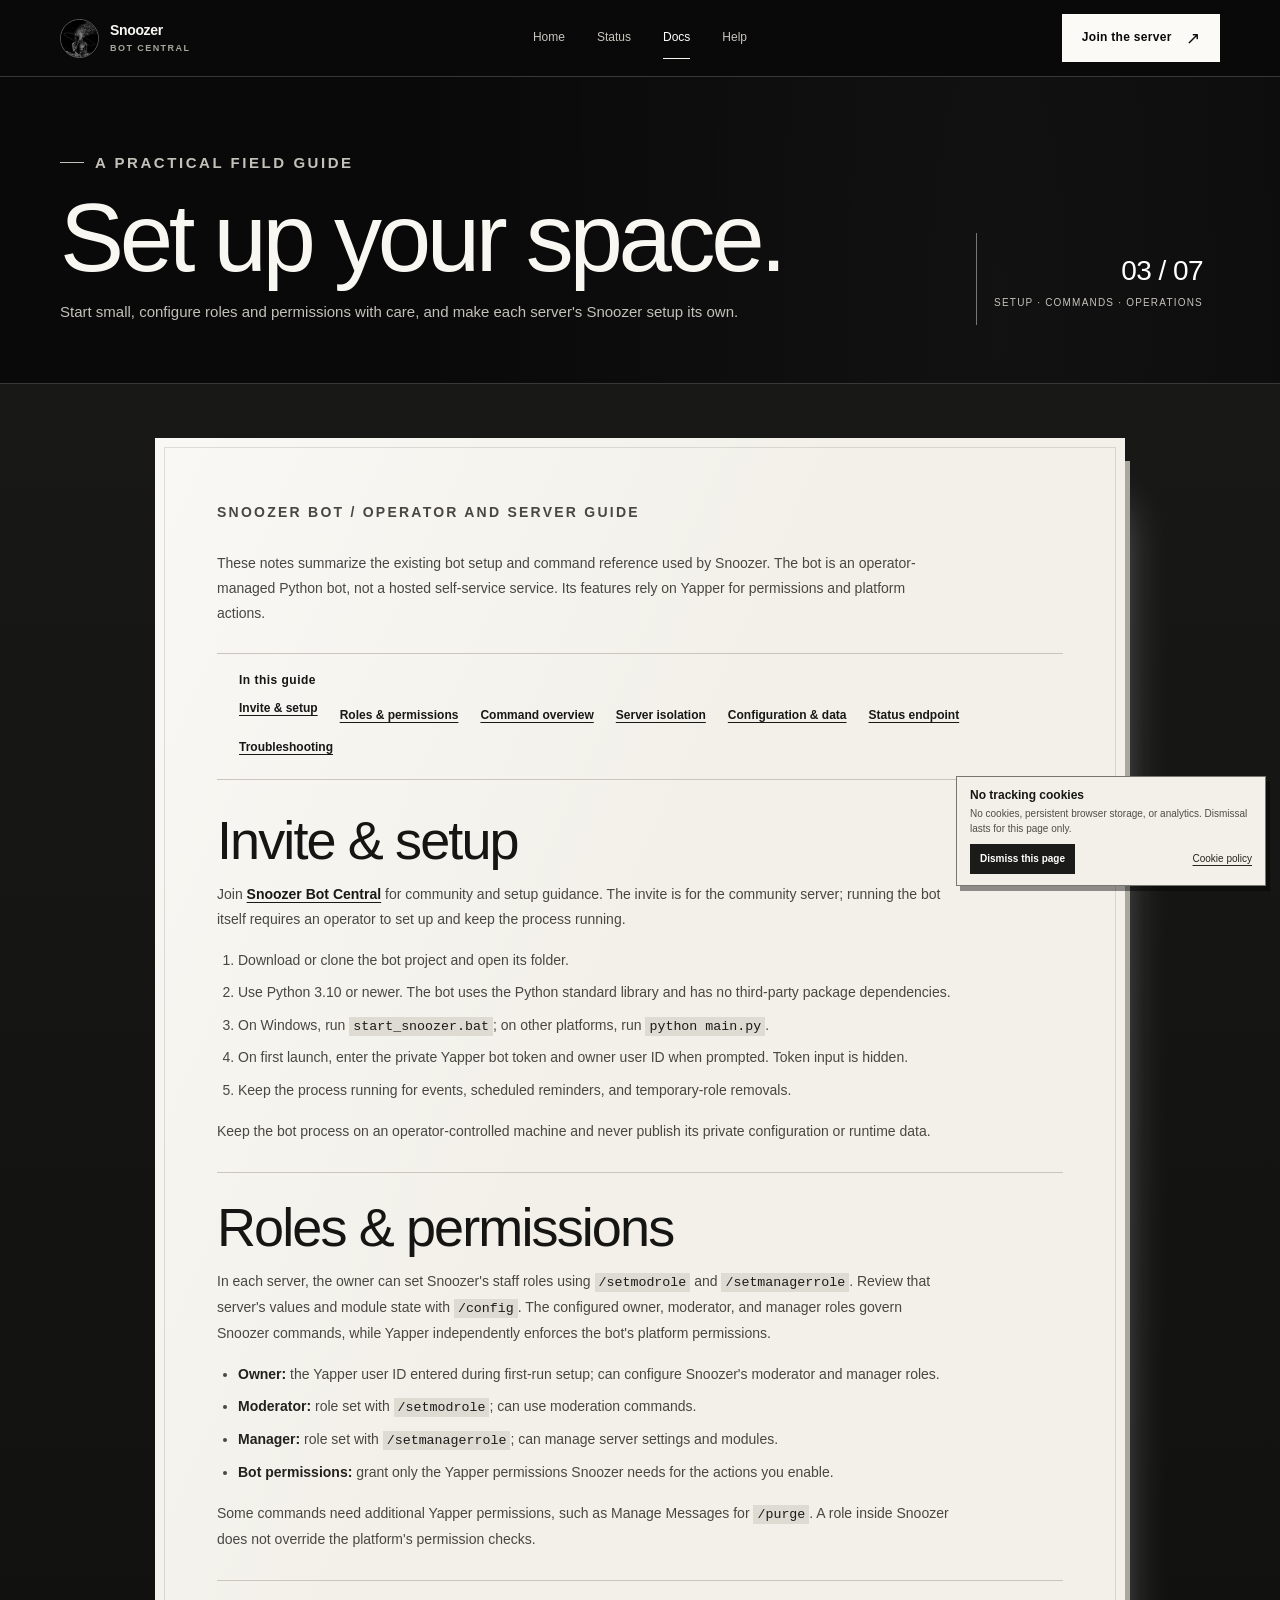
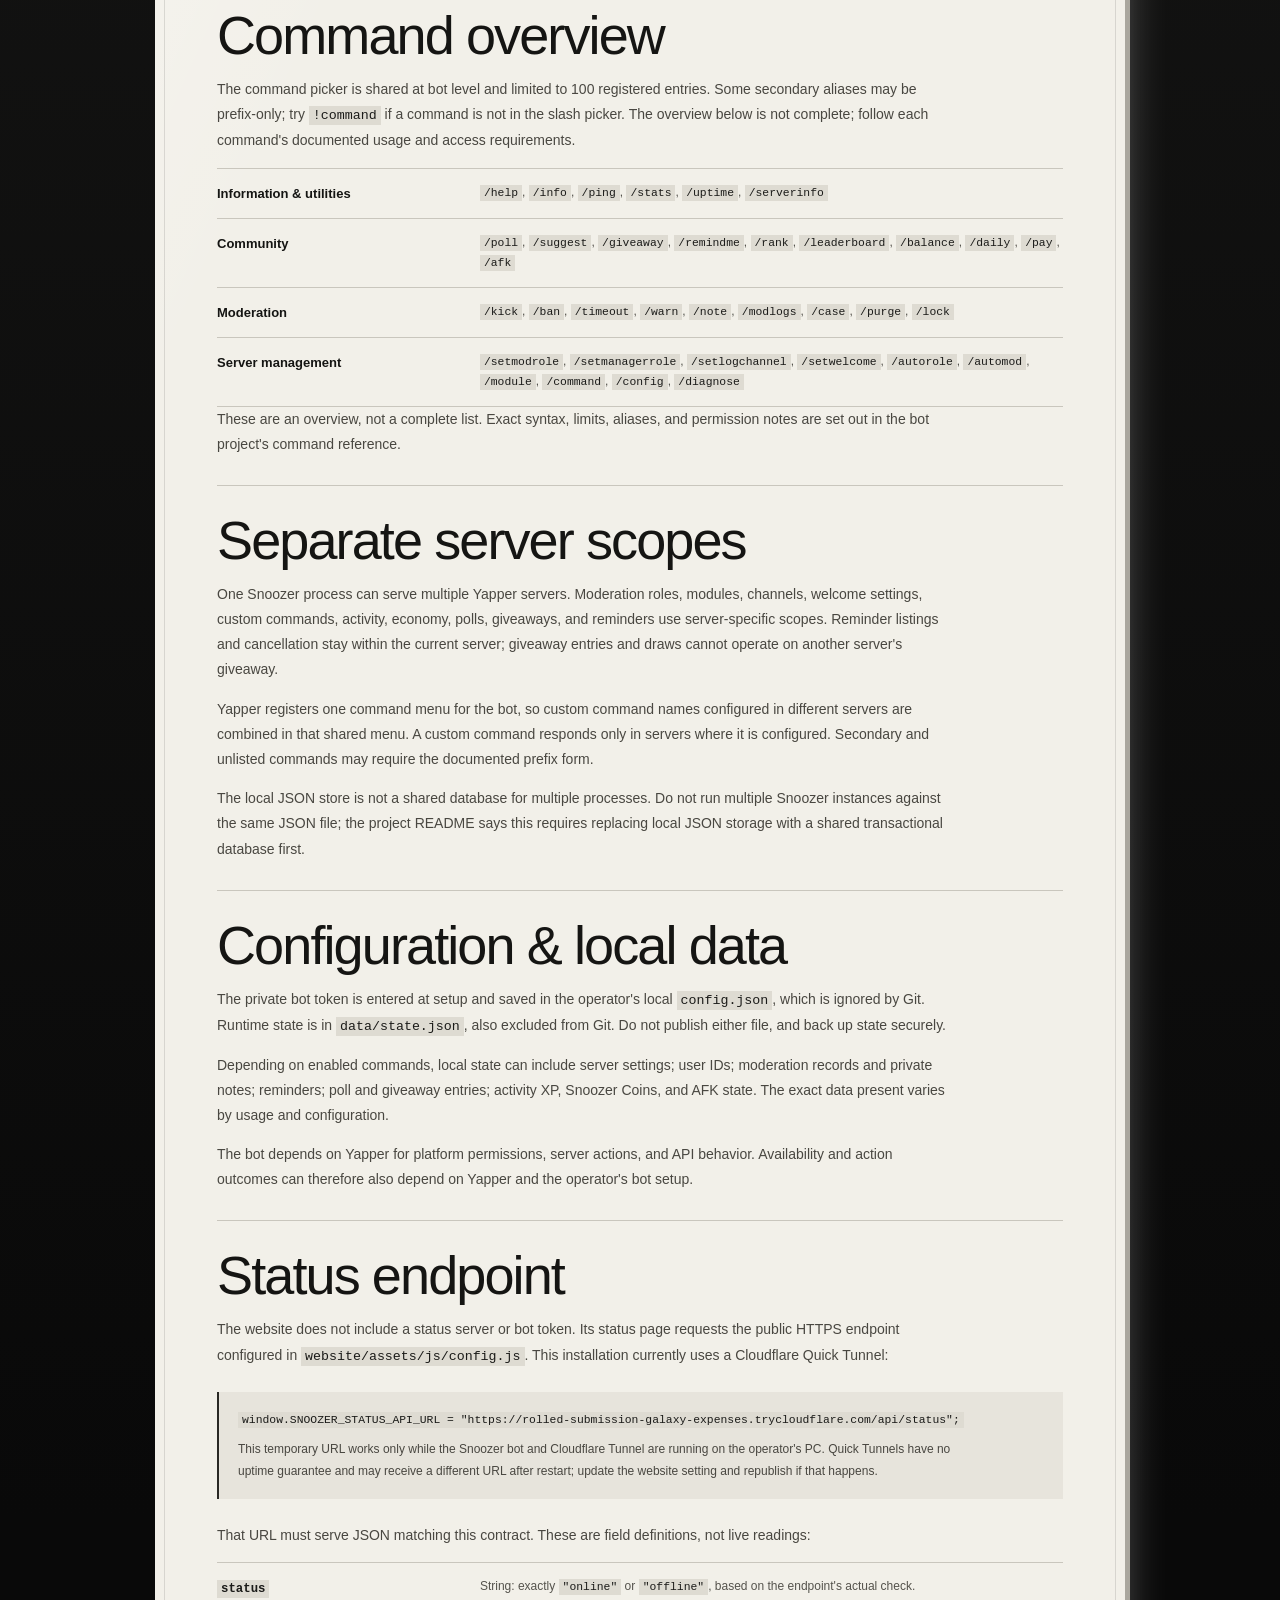
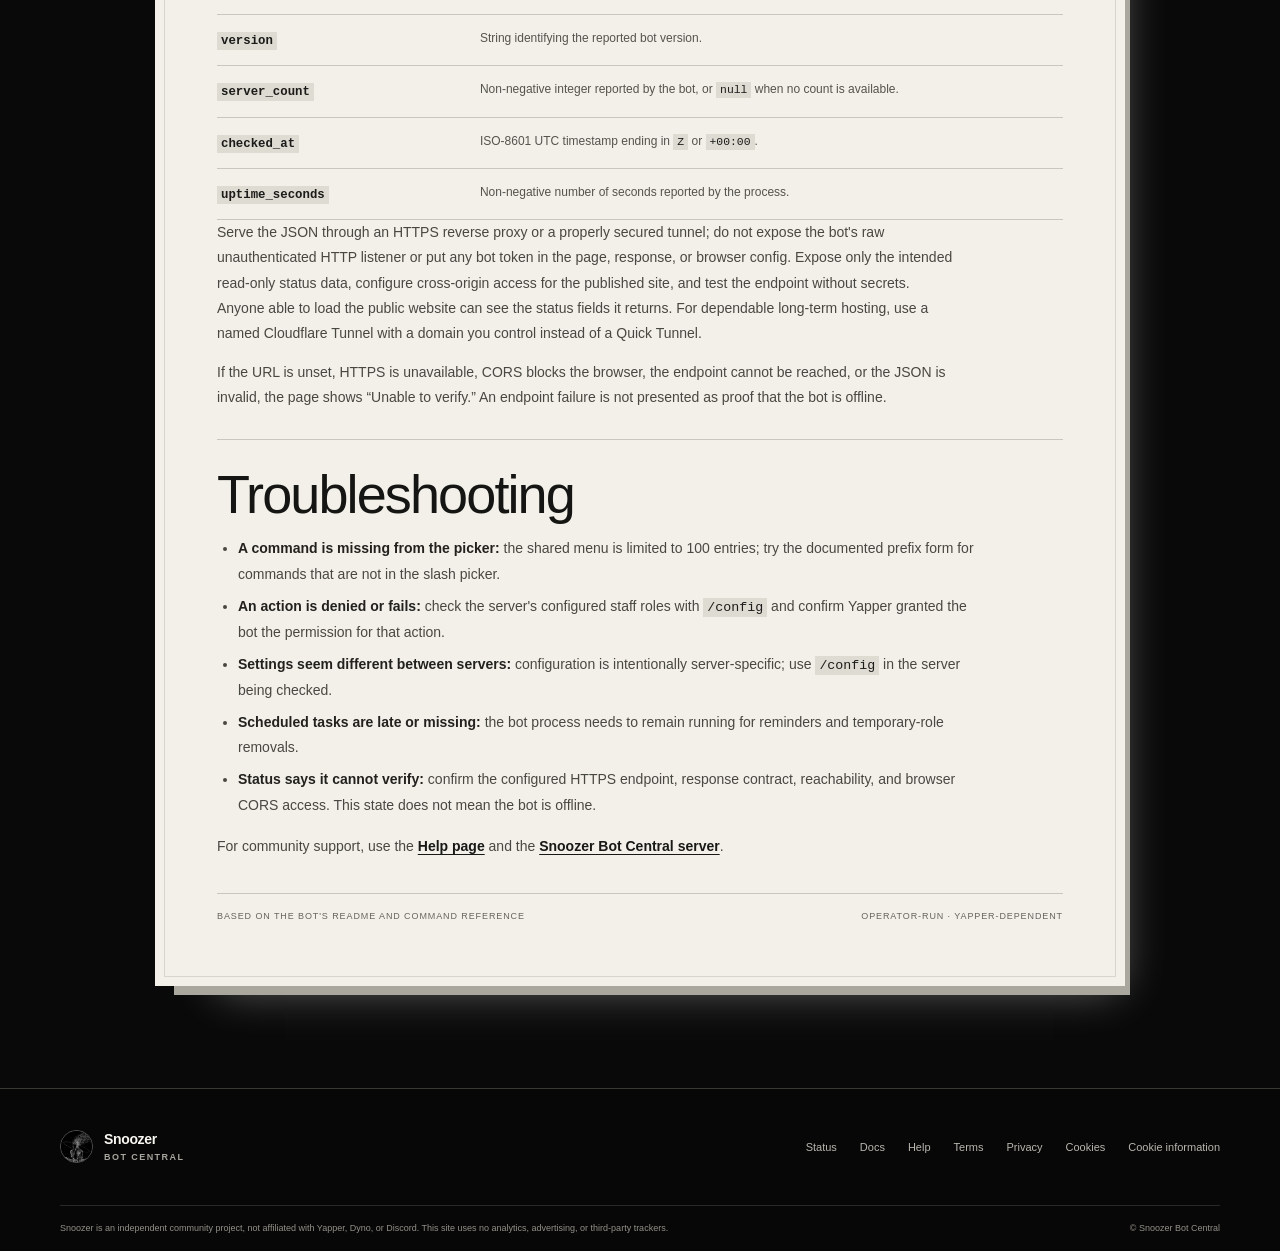
==== commit 48418db7: "Configure public bot status endpoint Co-authored-by: Copilot <223556219+Copilot@users.noreply.github" ====
--- a/docs.html
+++ b/docs.html
@@ -99,8 +99,8 @@
         <hr class="paper-rule">
         <section id="status-endpoint">
           <h2>Status endpoint</h2>
-          <p>The website does not include a status server or bot token. Its status page only attempts a request after an operator sets a public endpoint URL in <code>website/assets/js/config.js</code>:</p>
-          <div class="callout"><p><code>window.SNOOZER_STATUS_API_URL = "https://your-status-host.example/status.json";</code></p><p>The example host above is a placeholder, not a Snoozer service URL.</p></div>
+          <p>The website does not include a status server or bot token. Its status page requests the public HTTPS endpoint configured in <code>website/assets/js/config.js</code>. This installation currently uses a Cloudflare Quick Tunnel:</p>
+          <div class="callout"><p><code>window.SNOOZER_STATUS_API_URL = "https://rolled-submission-galaxy-expenses.trycloudflare.com/api/status";</code></p><p>This temporary URL works only while the Snoozer bot and Cloudflare Tunnel are running on the operator's PC. Quick Tunnels have no uptime guarantee and may receive a different URL after restart; update the website setting and republish if that happens.</p></div>
           <p>That URL must serve JSON matching this contract. These are field definitions, not live readings:</p>
           <dl class="command-list">
             <div class="command-item"><dt><code>status</code></dt><dd>String: exactly <code>"online"</code> or <code>"offline"</code>, based on the endpoint's actual check.</dd></div>
@@ -109,7 +109,7 @@
             <div class="command-item"><dt><code>checked_at</code></dt><dd>ISO-8601 UTC timestamp ending in <code>Z</code> or <code>+00:00</code>.</dd></div>
             <div class="command-item"><dt><code>uptime_seconds</code></dt><dd>Non-negative number of seconds reported by the process.</dd></div>
           </dl>
-          <p>Serve the JSON through an HTTPS reverse proxy or a properly secured tunnel; do not expose the bot's raw unauthenticated HTTP listener or put any bot token in the page, response, or browser config. Expose only the intended read-only status data, configure cross-origin access for the published site, and test the endpoint without secrets. Anyone able to load the public website can see the status fields it returns.</p>
+          <p>Serve the JSON through an HTTPS reverse proxy or a properly secured tunnel; do not expose the bot's raw unauthenticated HTTP listener or put any bot token in the page, response, or browser config. Expose only the intended read-only status data, configure cross-origin access for the published site, and test the endpoint without secrets. Anyone able to load the public website can see the status fields it returns. For dependable long-term hosting, use a named Cloudflare Tunnel with a domain you control instead of a Quick Tunnel.</p>
           <p>If the URL is unset, HTTPS is unavailable, CORS blocks the browser, the endpoint cannot be reached, or the JSON is invalid, the page shows “Unable to verify.” An endpoint failure is not presented as proof that the bot is offline.</p>
         </section>
 
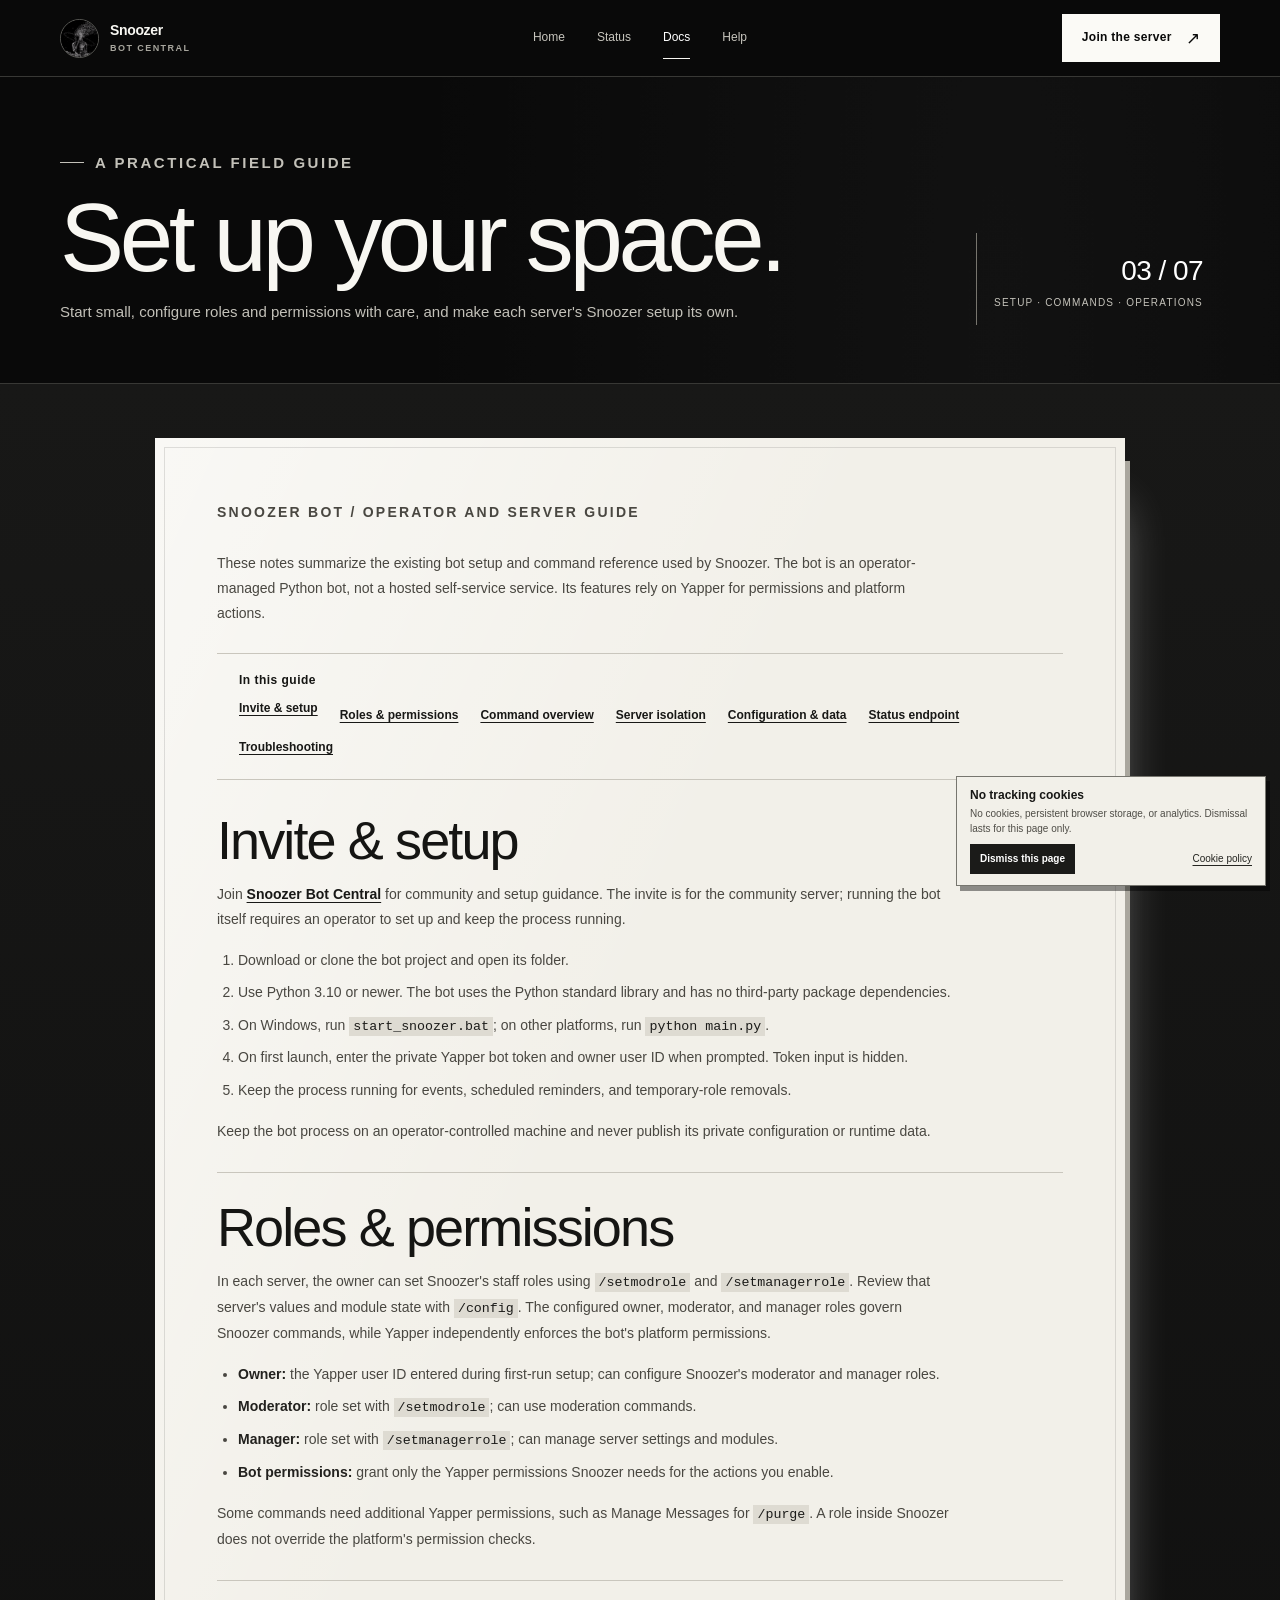
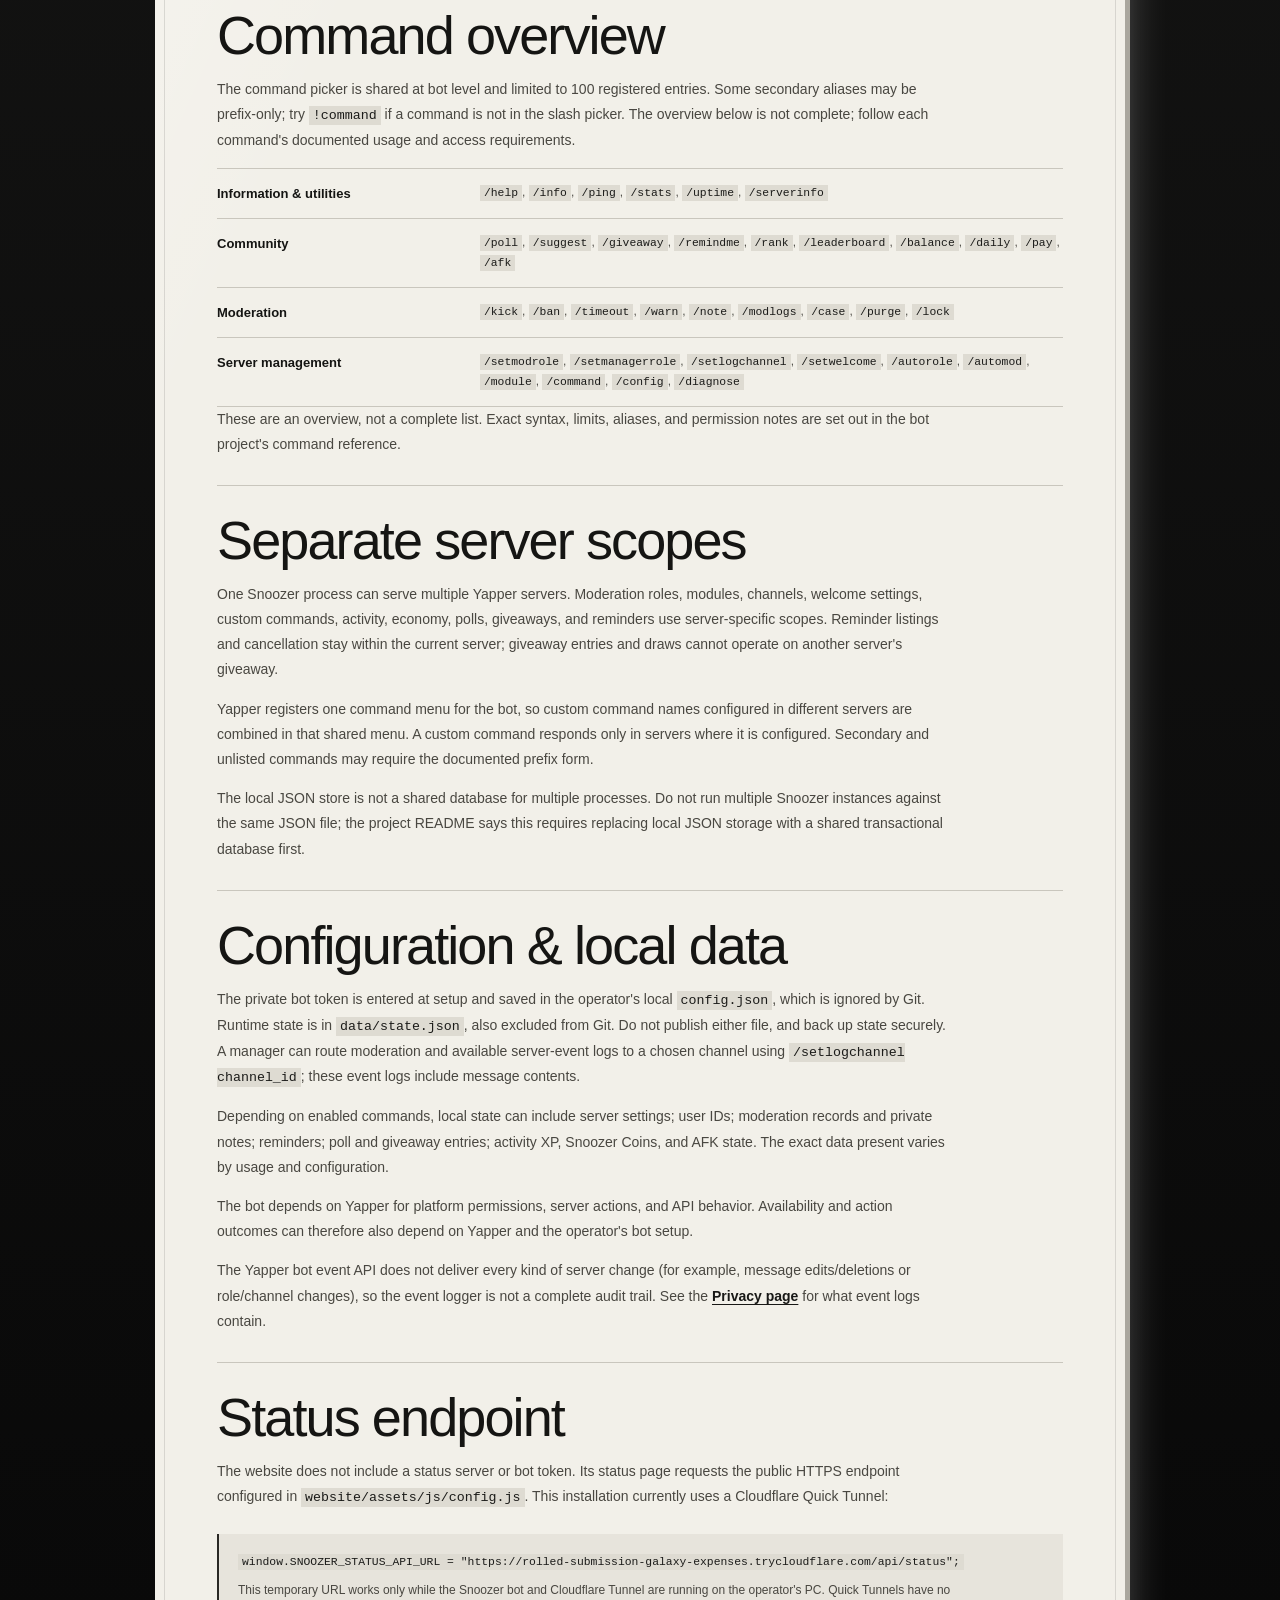
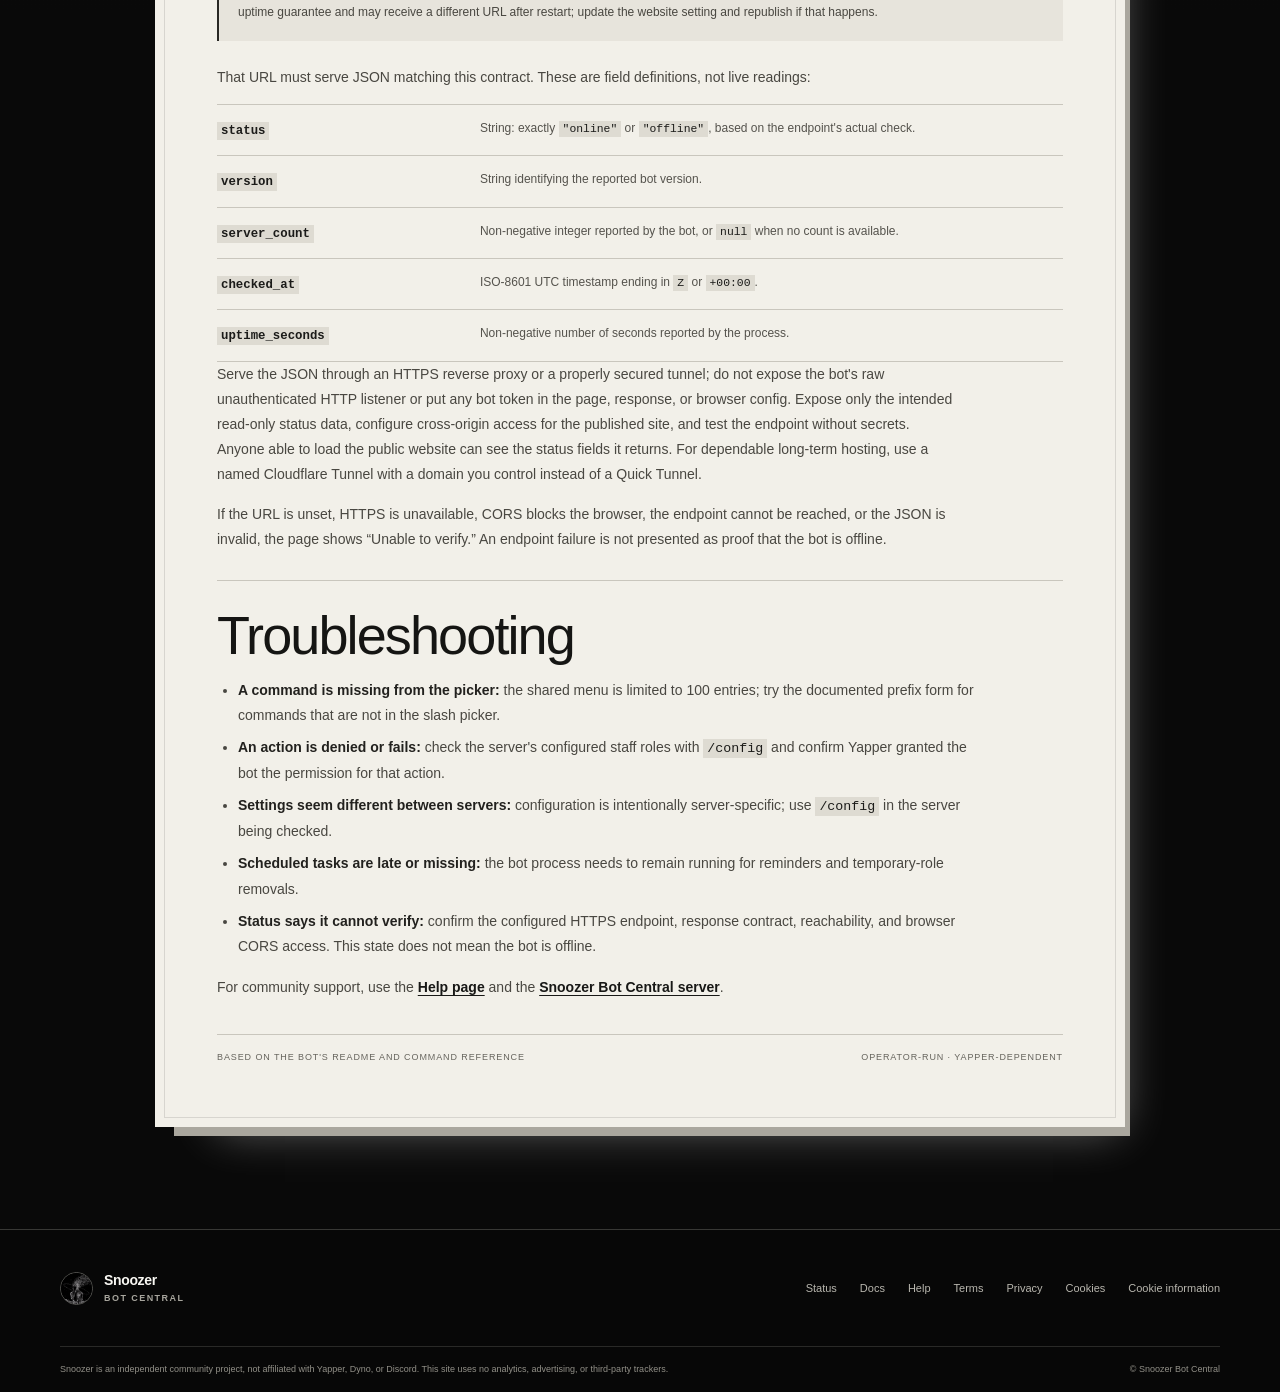
==== commit 84b0eaf2: "Document server event logging Co-authored-by: Copilot <223556219+Copilot@users.noreply.github.com>" ====
--- a/docs.html
+++ b/docs.html
@@ -91,9 +91,10 @@
         <hr class="paper-rule">
         <section id="configuration">
           <h2>Configuration &amp; local data</h2>
-          <p>The private bot token is entered at setup and saved in the operator's local <code>config.json</code>, which is ignored by Git. Runtime state is in <code>data/state.json</code>, also excluded from Git. Do not publish either file, and back up state securely.</p>
+          <p>The private bot token is entered at setup and saved in the operator's local <code>config.json</code>, which is ignored by Git. Runtime state is in <code>data/state.json</code>, also excluded from Git. Do not publish either file, and back up state securely. A manager can route moderation and available server-event logs to a chosen channel using <code>/setlogchannel channel_id</code>; these event logs include message contents.</p>
           <p>Depending on enabled commands, local state can include server settings; user IDs; moderation records and private notes; reminders; poll and giveaway entries; activity XP, Snoozer Coins, and AFK state. The exact data present varies by usage and configuration.</p>
           <p>The bot depends on Yapper for platform permissions, server actions, and API behavior. Availability and action outcomes can therefore also depend on Yapper and the operator's bot setup.</p>
+          <p>The Yapper bot event API does not deliver every kind of server change (for example, message edits/deletions or role/channel changes), so the event logger is not a complete audit trail. See the <a href="privacy.html">Privacy page</a> for what event logs contain.</p>
         </section>
 
         <hr class="paper-rule">
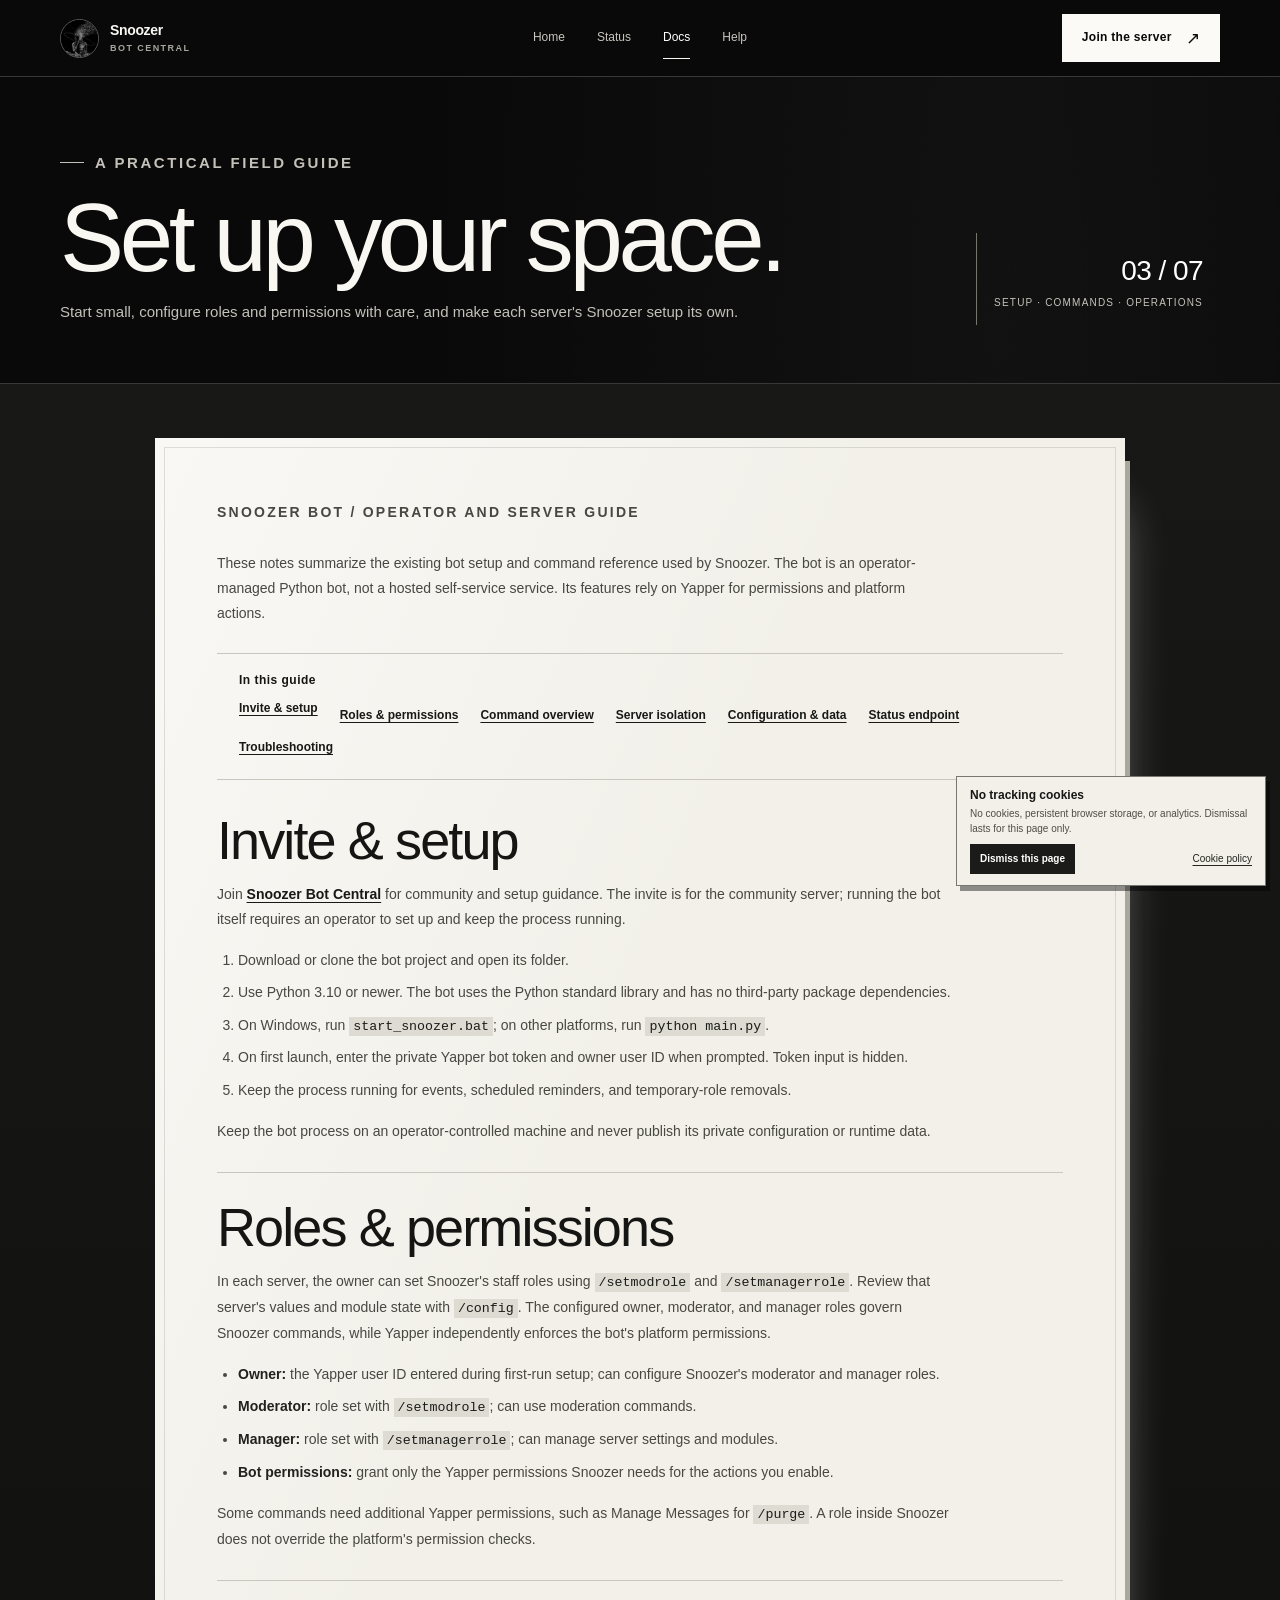
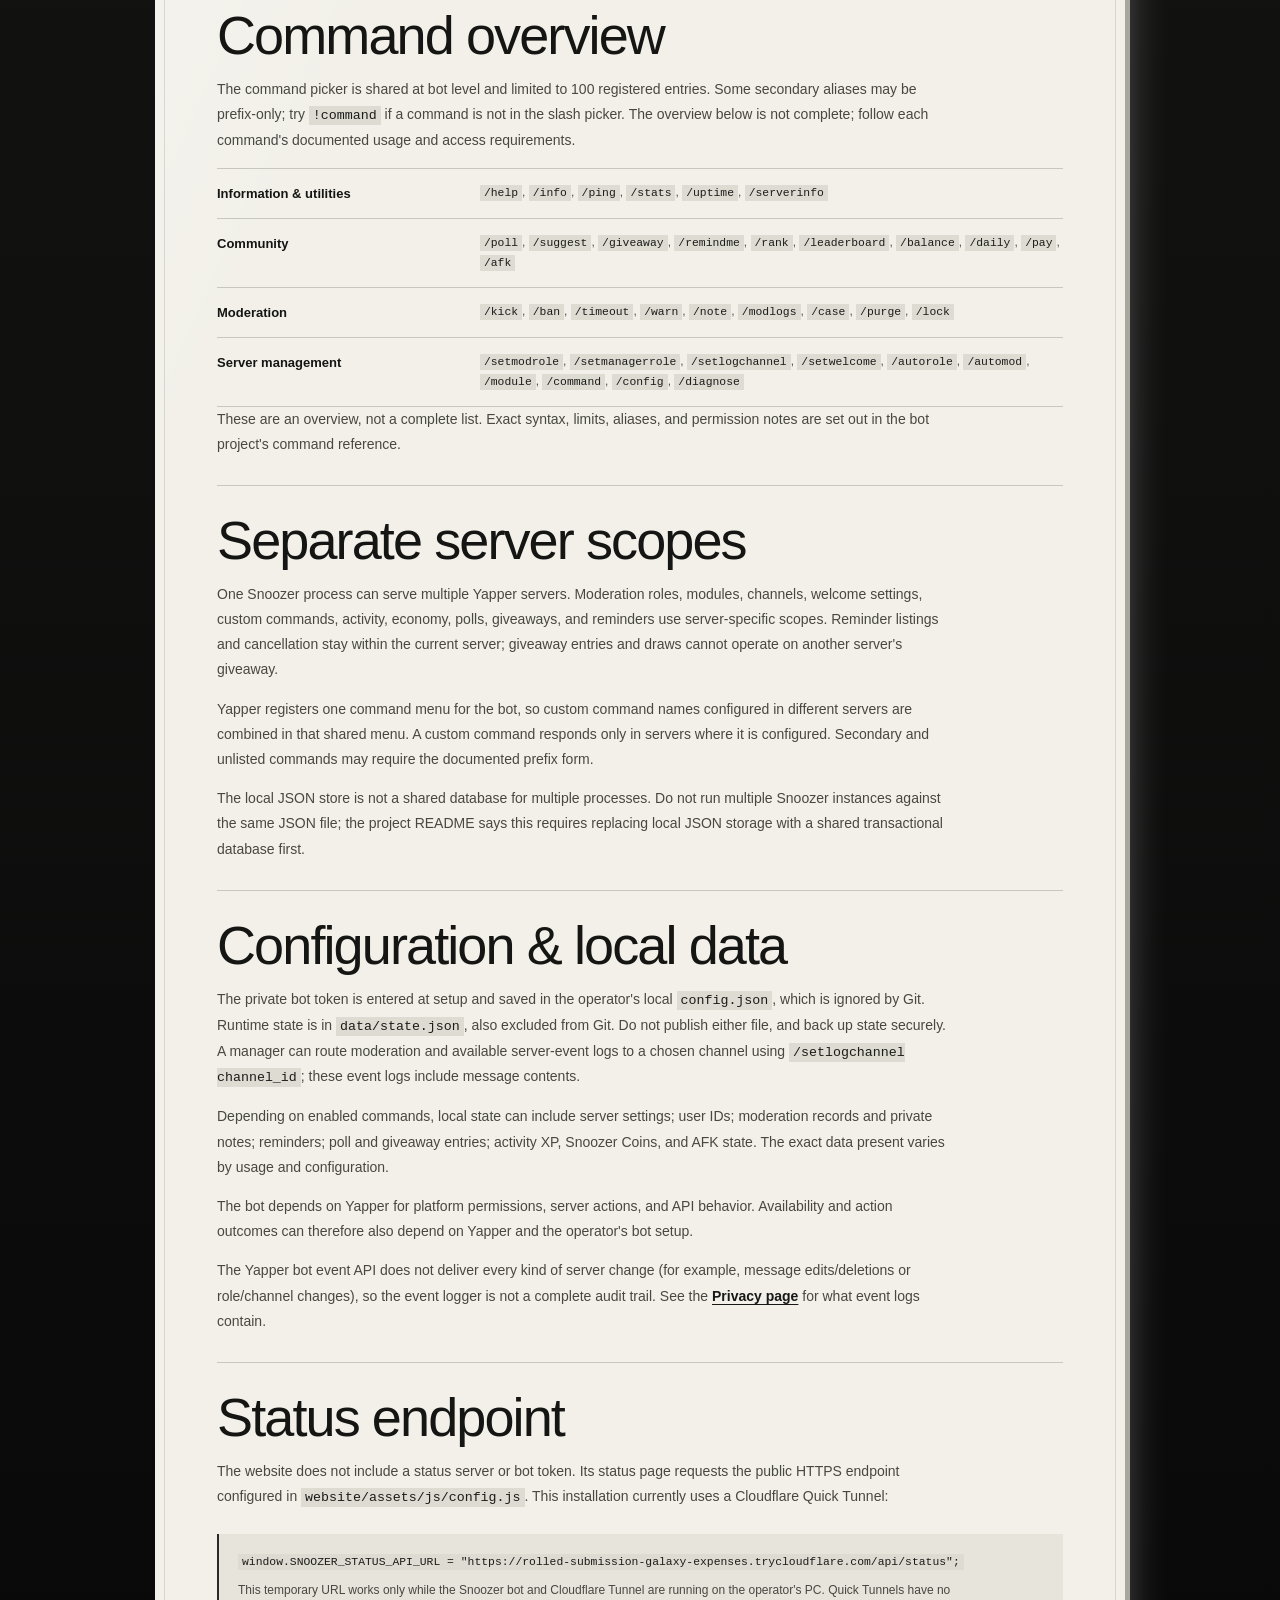
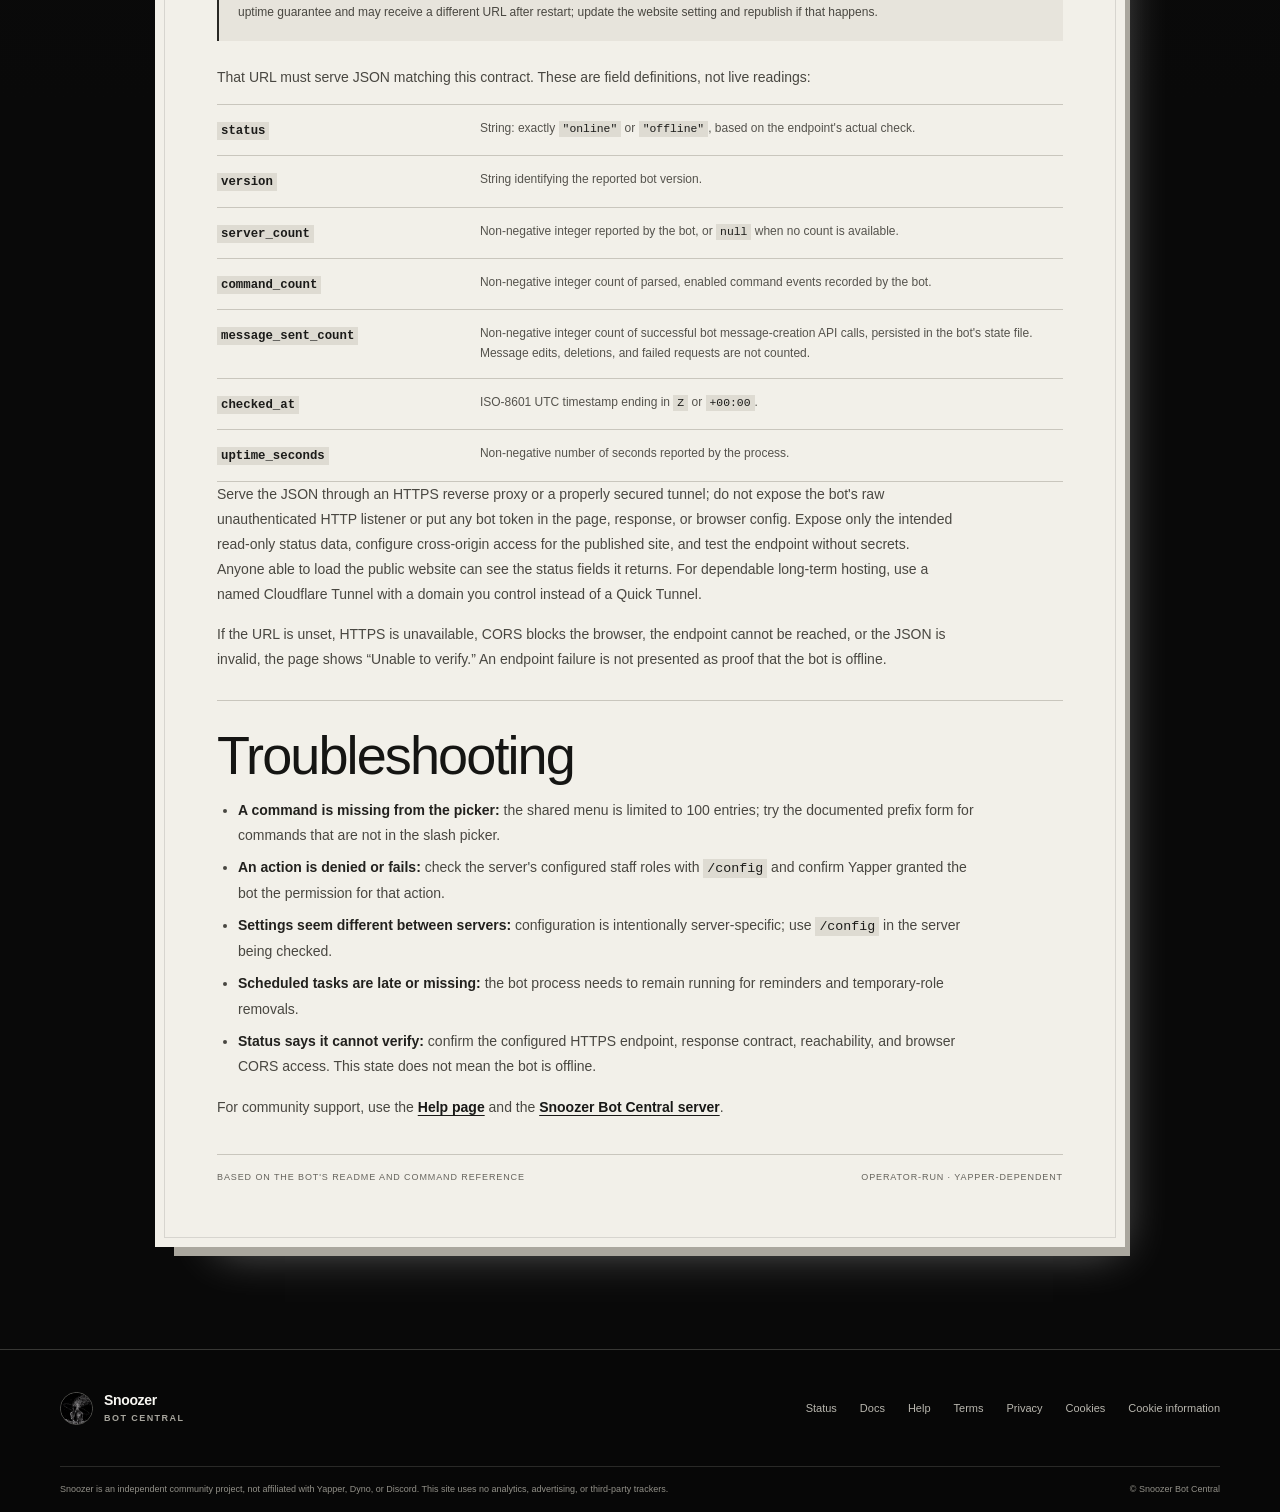
==== commit 2183d5b0: "Add live usage counters to status page Co-authored-by: Copilot <223556219+Copilot@users.noreply.gith" ====
--- a/docs.html
+++ b/docs.html
@@ -107,6 +107,8 @@
             <div class="command-item"><dt><code>status</code></dt><dd>String: exactly <code>"online"</code> or <code>"offline"</code>, based on the endpoint's actual check.</dd></div>
             <div class="command-item"><dt><code>version</code></dt><dd>String identifying the reported bot version.</dd></div>
             <div class="command-item"><dt><code>server_count</code></dt><dd>Non-negative integer reported by the bot, or <code>null</code> when no count is available.</dd></div>
+            <div class="command-item"><dt><code>command_count</code></dt><dd>Non-negative integer count of parsed, enabled command events recorded by the bot.</dd></div>
+            <div class="command-item"><dt><code>message_sent_count</code></dt><dd>Non-negative integer count of successful bot message-creation API calls, persisted in the bot's state file. Message edits, deletions, and failed requests are not counted.</dd></div>
             <div class="command-item"><dt><code>checked_at</code></dt><dd>ISO-8601 UTC timestamp ending in <code>Z</code> or <code>+00:00</code>.</dd></div>
             <div class="command-item"><dt><code>uptime_seconds</code></dt><dd>Non-negative number of seconds reported by the process.</dd></div>
           </dl>
--- a/assets/css/site.css
+++ b/assets/css/site.css
@@ -354,6 +354,9 @@
 .status-row dt { color: #a7a59d; font-size: 10px; letter-spacing: .14em; text-transform: uppercase; }
 .status-row dd { margin: 0; font-family: var(--display); font-size: clamp(22px, 3vw, 34px); letter-spacing: .01em; overflow-wrap: anywhere; }
 .status-row dd small { color: #b6b4ac; font-family: var(--body); font-size: 12px; letter-spacing: 0; }
+.status-row--metric { grid-template-columns: minmax(190px, .5fr) 1fr; padding-block: 21px; }
+.status-row--metric dd { font-size: clamp(30px, 4vw, 46px); }
+.status-live { display: inline-block; margin-left: 8px; padding: 3px 6px; border: 1px solid #53524d; color: #d0cec6; font-size: 8px; letter-spacing: .12em; vertical-align: 2px; }
 .status-source { margin-top: 24px; color: #aaa8a0; font-size: 12px; }
 .status-source p { margin-bottom: 8px; }
 .status-refresh { min-height: 42px; margin-top: 13px; padding: 0 14px; border: 1px solid #9b9991; background: transparent; color: #f5f4ef; cursor: pointer; font-size: 11px; }
@@ -510,6 +513,9 @@
   .status-banner { flex-direction: column; gap: 12px; }
   .status-row { grid-template-columns: 1fr; gap: 3px; padding-block: 14px; }
   .status-row dd { font-size: 28px; }
+  .status-row--metric { grid-template-columns: 1fr; gap: 6px; padding-block: 16px; }
+  .status-row--metric dd { font-size: clamp(31px, 9vw, 40px); }
+  .status-live { margin-left: 5px; }
   .footer-main { min-height: 0; align-items: flex-start; flex-direction: column; padding-block: 23px; }
   .footer-links { gap: 12px 18px; }
   .footer-bottom { flex-direction: column; gap: 8px; }
